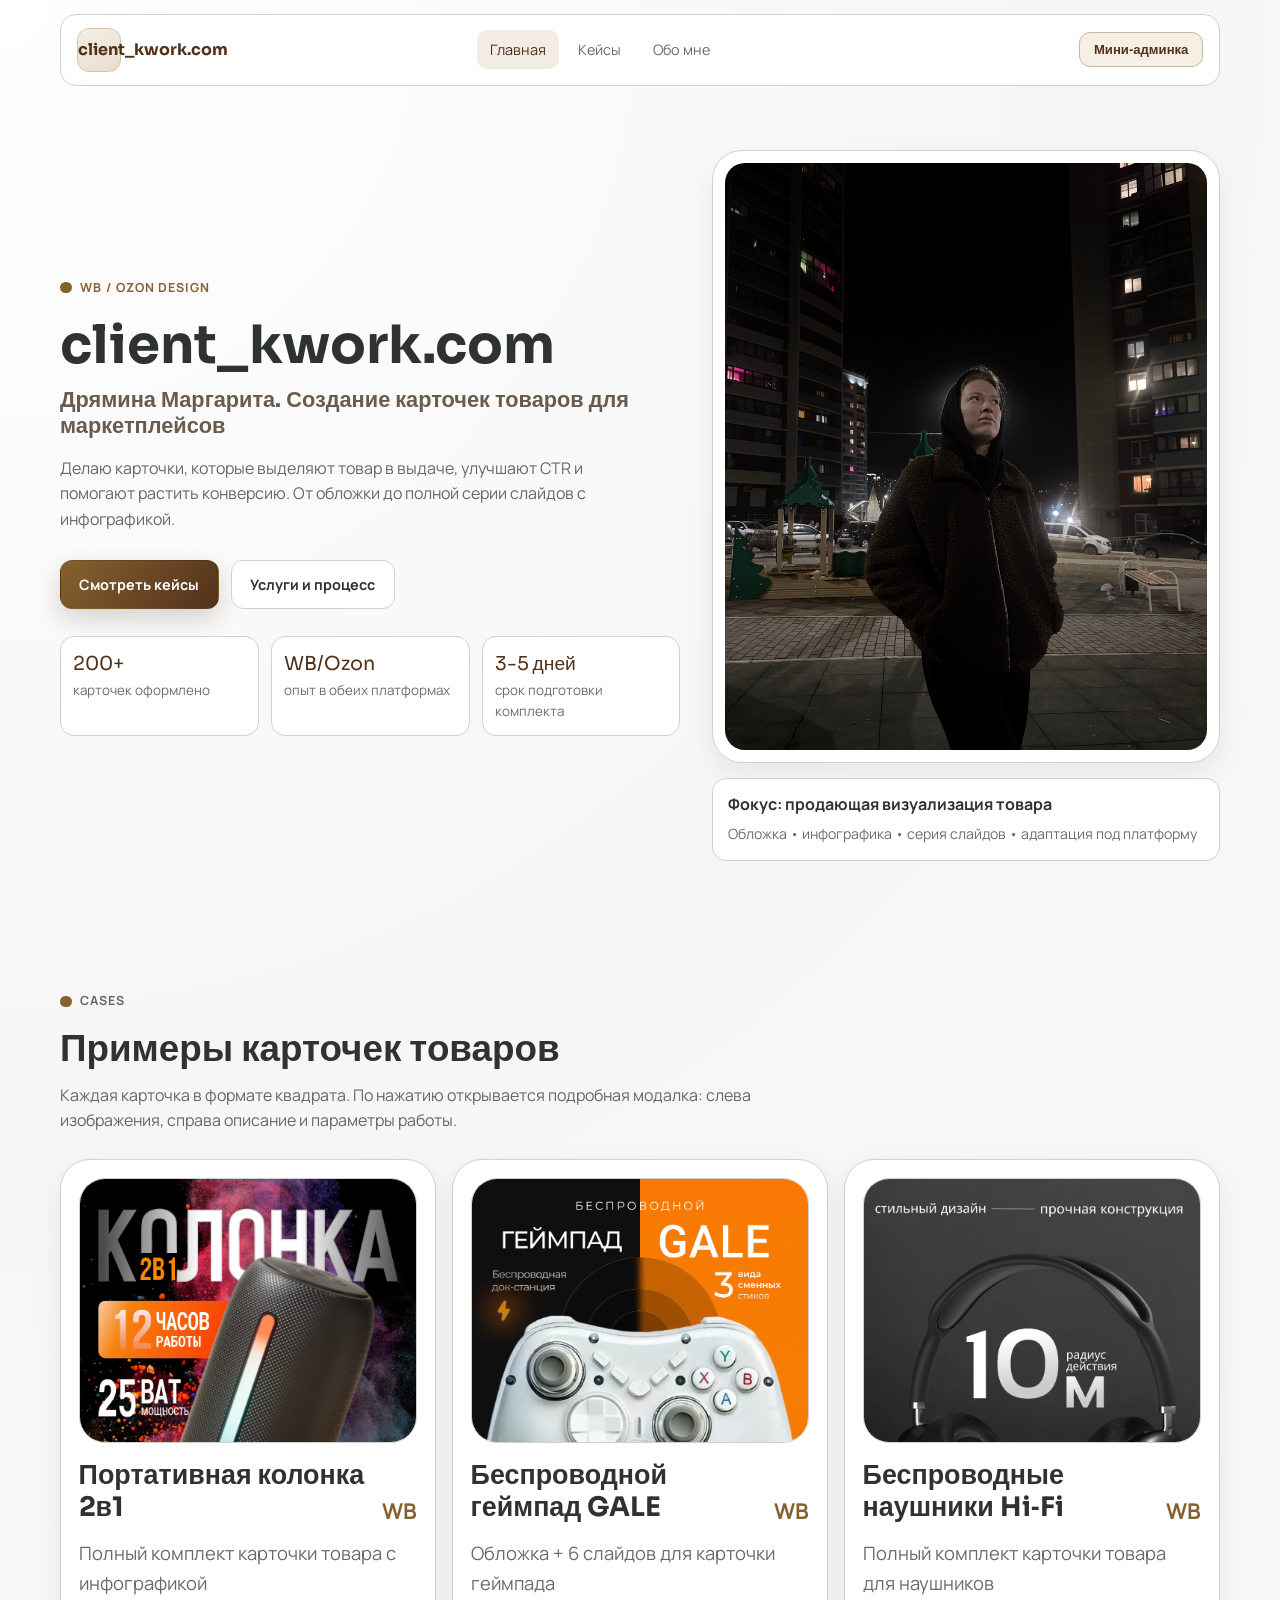
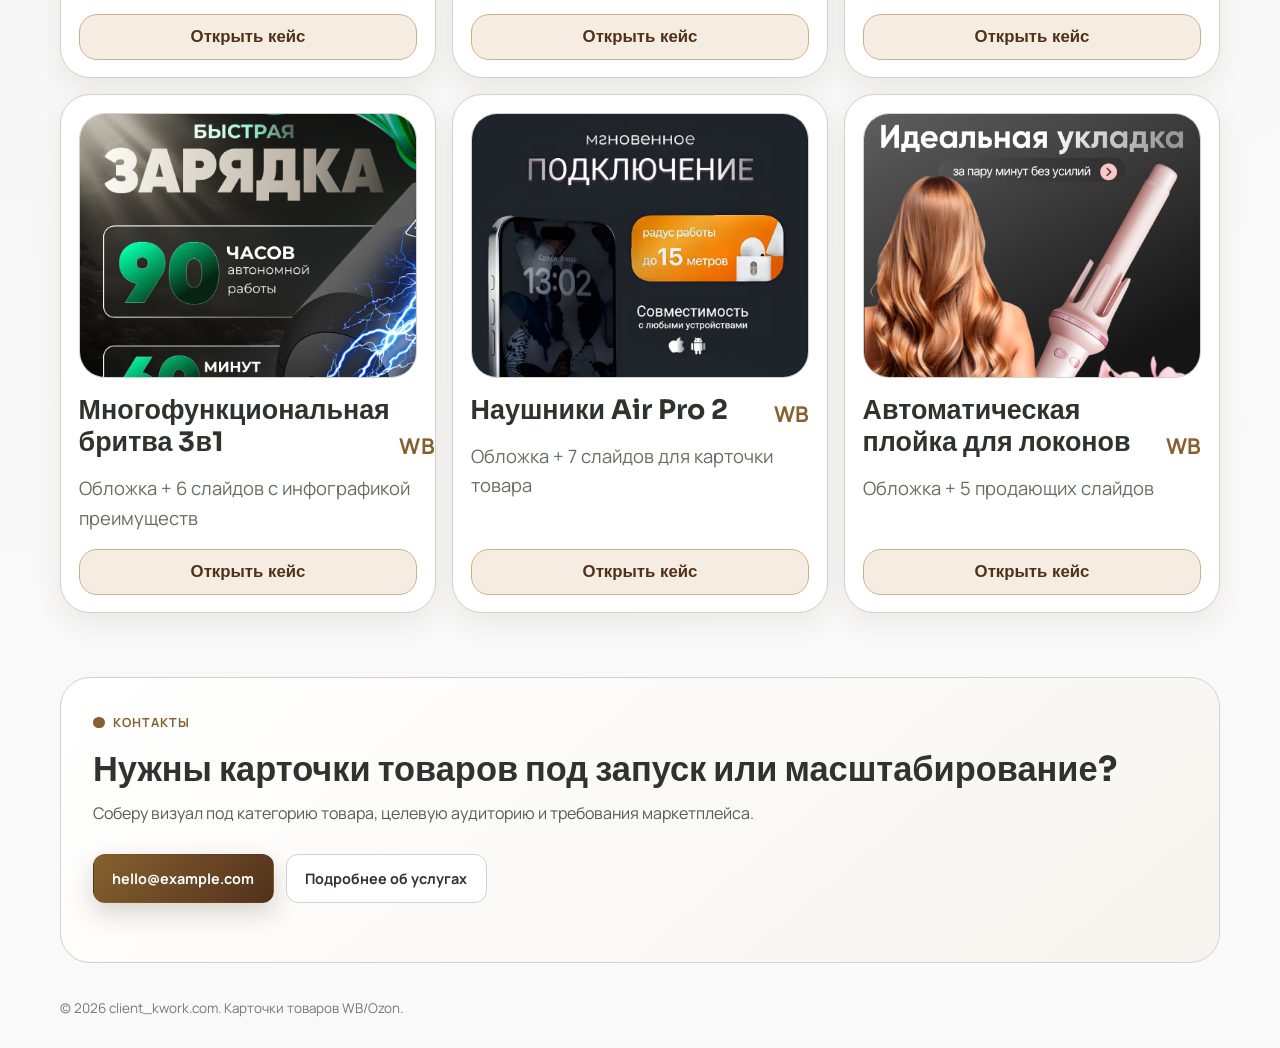
==== index.html @ 71e6556f "Rename site branding to client_kwork.com" ====
<!doctype html>
<html lang="ru">
  <head>
    <meta charset="UTF-8" />
    <meta name="viewport" content="width=device-width, initial-scale=1.0" />
    <meta
      name="description"
      content="client_kwork.com — создание карточек товаров для WB и Ozon: инфографика, обложки, продающие слайды."
    />
    <title>client_kwork.com | Карточки WB/Ozon</title>
    <link rel="preconnect" href="https://fonts.googleapis.com" />
    <link rel="preconnect" href="https://fonts.gstatic.com" crossorigin />
    <link
      href="https://fonts.googleapis.com/css2?family=Manrope:wght@400;500;600;700&family=Sora:wght@400;600;700;800&display=swap"
      rel="stylesheet"
    />
    <link rel="stylesheet" href="./styles.css" />
  </head>
  <body class="page-home">
    <header class="site-header">
      <a class="brand" href="./" aria-label="На главную">client_kwork.com</a>
      <button class="nav-toggle" type="button" aria-label="Открыть меню" aria-expanded="false">
        <span></span>
        <span></span>
      </button>
      <nav class="nav-links">
        <a href="./" data-nav="home">Главная</a>
        <a href="#projects" data-nav="projects">Кейсы</a>
        <a href="./about.html" data-nav="about">Обо мне</a>
      </nav>
      <button class="admin-open" type="button" id="admin-open">Мини-админка</button>
    </header>

    <main>
      <section class="hero section">
        <div class="hero-copy reveal">
          <p class="eyebrow">WB / OZON DESIGN</p>
          <h1>client_kwork.com</h1>
          <h2>Дрямина Маргарита. Создание карточек товаров для маркетплейсов</h2>
          <p class="hero-description">
            Делаю карточки, которые выделяют товар в выдаче, улучшают CTR и помогают растить
            конверсию. От обложки до полной серии слайдов с инфографикой.
          </p>
          <div class="hero-actions">
            <a class="btn btn-primary" href="#projects">Смотреть кейсы</a>
            <a class="btn btn-ghost" href="./about.html">Услуги и процесс</a>
          </div>
          <ul class="hero-stats">
            <li>
              <span>200+</span>
              <p>карточек оформлено</p>
            </li>
            <li>
              <span>WB/Ozon</span>
              <p>опыт в обеих платформах</p>
            </li>
            <li>
              <span>3-5 дней</span>
              <p>срок подготовки комплекта</p>
            </li>
          </ul>
        </div>

        <div class="hero-media reveal">
          <div class="hero-photo-wrap">
            <img src="./assets/banner.png" alt="Дрямина Маргарита" />
          </div>
          <div class="hero-note">
            <strong>Фокус: продающая визуализация товара</strong>
            <span>Обложка • инфографика • серия слайдов • адаптация под платформу</span>
          </div>
        </div>
      </section>

      <section id="projects" class="section projects-section">
        <div class="section-head reveal">
          <p class="eyebrow">Cases</p>
          <h2>Примеры карточек товаров</h2>
          <p>
            Каждая карточка в формате квадрата. По нажатию открывается подробная модалка: слева
            изображения, справа описание и параметры работы.
          </p>
        </div>

        <div class="projects-grid" id="projects-grid"></div>
      </section>

      <section class="section cta reveal">
        <p class="eyebrow">Контакты</p>
        <h2>Нужны карточки товаров под запуск или масштабирование?</h2>
        <p>Соберу визуал под категорию товара, целевую аудиторию и требования маркетплейса.</p>
        <div class="hero-actions">
          <a class="btn btn-primary" href="mailto:hello@example.com">hello@example.com</a>
          <a class="btn btn-ghost" href="./about.html">Подробнее об услугах</a>
        </div>
      </section>
    </main>

    <footer class="site-footer">
      <p>© 2026 client_kwork.com. Карточки товаров WB/Ozon.</p>
    </footer>

    <div class="modal" id="project-modal" aria-hidden="true">
      <div class="modal-overlay" data-modal-close></div>
      <div class="modal-panel" role="dialog" aria-modal="true" aria-labelledby="modal-title">
        <button class="modal-close" type="button" data-modal-close aria-label="Закрыть">✕</button>

        <div class="modal-layout">
          <div class="modal-media">
            <div class="modal-thumbs" id="modal-thumbs"></div>
            <div class="modal-main-image-wrap">
              <img id="modal-main-image" src="" alt="Изображение проекта" />
            </div>
          </div>

          <div class="modal-info">
            <p class="modal-tag" id="modal-tag"></p>
            <h3 id="modal-title"></h3>
            <p class="modal-description" id="modal-description"></p>
            <div class="modal-meta" id="modal-meta"></div>
          </div>
        </div>
      </div>
    </div>

    <div class="admin-drawer" id="admin-drawer" aria-hidden="true">
      <div class="admin-overlay" data-admin-close></div>
      <aside class="admin-panel" role="dialog" aria-modal="true" aria-labelledby="admin-title">
        <button class="admin-close" type="button" data-admin-close aria-label="Закрыть">✕</button>
        <h3 id="admin-title">Мини-админка проектов</h3>
        <p class="admin-hint">Данные сохраняются локально в браузере (`localStorage`).</p>

        <div class="admin-row">
          <label for="admin-project-select">Проект</label>
          <select id="admin-project-select"></select>
        </div>

        <div class="admin-actions-top">
          <button type="button" class="btn btn-ghost" id="admin-add-project">Новый проект</button>
          <button type="button" class="btn btn-ghost" id="admin-delete-project">Удалить проект</button>
        </div>

        <div class="admin-grid">
          <label>Название <input id="admin-title-input" type="text" /></label>
          <label>Платформа <input id="admin-platform-input" type="text" placeholder="WB / OZON" /></label>
          <label>Короткий подзаголовок <input id="admin-short-input" type="text" /></label>
          <label>Тип инфографики
            <select id="admin-chart-input">
              <option value="ring">Ring</option>
              <option value="bars">Bars</option>
              <option value="donut">Donut</option>
              <option value="line">Line</option>
              <option value="grid">Grid</option>
              <option value="wave">Wave</option>
            </select>
          </label>
        </div>

        <label class="admin-block">Описание
          <textarea id="admin-description-input" rows="4"></textarea>
        </label>

        <div class="admin-grid metric-edit">
          <label>Метрика 1 (название) <input id="admin-metric1-label" type="text" /></label>
          <label>Метрика 1 (значение) <input id="admin-metric1-value" type="text" /></label>
          <label>Метрика 2 (название) <input id="admin-metric2-label" type="text" /></label>
          <label>Метрика 2 (значение) <input id="admin-metric2-value" type="text" /></label>
        </div>

        <label class="admin-block">Параметры (каждая строка: Заголовок|Значение)
          <textarea id="admin-meta-input" rows="4"></textarea>
        </label>

        <div class="admin-images-controls">
          <label>Добавить картинку по URL
            <div class="admin-inline">
              <input id="admin-image-url" type="url" placeholder="https://..." />
              <button type="button" class="btn btn-ghost" id="admin-add-url">Добавить</button>
            </div>
          </label>

          <label>Загрузить изображения
            <input id="admin-image-files" type="file" accept="image/*" multiple />
          </label>
        </div>

        <div class="admin-images-list" id="admin-images-list"></div>

        <div class="admin-footer-actions">
          <button type="button" class="btn btn-primary" id="admin-save">Сохранить</button>
          <button type="button" class="btn btn-ghost" id="admin-reset">Сбросить к дефолту</button>
        </div>
      </aside>
    </div>

    <script src="./script.js"></script>
  </body>
</html>
---- styles.css ----
:root {
  --bg: #fafafa;
  --surface: #ffffff;
  --surface-soft: #f4f4f3;
  --muted: #d0d2cf;
  --text: #575c55;
  --text-strong: #2f332f;
  --accent: #86612f;
  --accent-dark: #52311b;
  --radius-xl: 30px;
  --radius-lg: 22px;
  --radius-md: 16px;
  --shadow-soft: 0 10px 26px rgba(82, 49, 27, 0.08);
  --shadow-hover: 0 18px 38px rgba(82, 49, 27, 0.16);
  --ease: cubic-bezier(0.22, 1, 0.36, 1);
}

* {
  box-sizing: border-box;
}

html {
  scroll-behavior: smooth;
}

body {
  margin: 0;
  background: radial-gradient(circle at 0% 0%, #ffffff 0%, #f6f6f6 36%, var(--bg) 100%);
  color: var(--text);
  font-family: "Manrope", sans-serif;
  line-height: 1.6;
}

body.modal-open,
body.admin-open {
  overflow: hidden;
}

a {
  color: inherit;
  text-decoration: none;
}

img {
  display: block;
  max-width: 100%;
}

main,
.site-header,
.site-footer {
  width: min(1160px, calc(100% - 2.8rem));
  margin: 0 auto;
}

.section {
  padding: 4rem 0;
}

h1,
h2,
h3,
h4 {
  margin: 0;
  line-height: 1.2;
  font-family: "Sora", sans-serif;
  color: var(--text-strong);
}

p {
  margin: 0;
}

.eyebrow {
  margin-bottom: 1rem;
  display: inline-flex;
  align-items: center;
  gap: 0.5rem;
  text-transform: uppercase;
  letter-spacing: 0.08em;
  font-weight: 700;
  font-size: 0.78rem;
  color: var(--accent);
}

.eyebrow::before {
  content: "";
  width: 0.72rem;
  height: 0.72rem;
  border-radius: 999px;
  background: var(--accent);
}

.site-header {
  position: sticky;
  top: 0.7rem;
  margin-top: 0.85rem;
  padding: 0.82rem 1rem;
  border-radius: 16px;
  border: 1px solid var(--muted);
  background: rgba(255, 255, 255, 0.92);
  backdrop-filter: blur(8px);
  display: flex;
  align-items: center;
  justify-content: space-between;
  gap: 1rem;
  z-index: 30;
}

.brand {
  width: 44px;
  height: 44px;
  border-radius: 12px;
  background: linear-gradient(160deg, #f4eee6, #e9ddcf);
  border: 1px solid #d8c4ab;
  display: grid;
  place-items: center;
  font-family: "Sora", sans-serif;
  font-weight: 700;
  color: var(--accent-dark);
}

.nav-links {
  display: flex;
  align-items: center;
  gap: 0.4rem;
}

.nav-links a {
  padding: 0.5rem 0.8rem;
  border-radius: 10px;
  font-size: 0.9rem;
  color: #676d66;
  transition: color 0.2s ease, background-color 0.2s ease;
}

.nav-links a:hover,
.nav-links a.is-active {
  color: var(--accent-dark);
  background: #f2ece5;
}

.nav-toggle {
  display: none;
  width: 44px;
  height: 44px;
  border-radius: 10px;
  border: 1px solid var(--muted);
  background: #fff;
  position: relative;
  cursor: pointer;
}

.nav-toggle span {
  position: absolute;
  left: 11px;
  width: 20px;
  height: 2px;
  border-radius: 99px;
  background: #615c55;
  transition: transform 0.2s var(--ease);
}

.nav-toggle span:first-child {
  top: 17px;
}

.nav-toggle span:last-child {
  top: 25px;
}

.site-header[data-open="true"] .nav-toggle span:first-child {
  transform: translateY(4px) rotate(45deg);
}

.site-header[data-open="true"] .nav-toggle span:last-child {
  transform: translateY(-4px) rotate(-45deg);
}

.admin-open {
  border: 1px solid #c9b79f;
  background: #f6efe6;
  color: var(--accent-dark);
  border-radius: 11px;
  padding: 0.58rem 0.85rem;
  font-weight: 700;
  font-size: 0.82rem;
  cursor: pointer;
}

.hero,
.about-hero {
  display: grid;
  grid-template-columns: 1.1fr 0.9fr;
  gap: 2rem;
  align-items: center;
  min-height: calc(100vh - 8rem);
}

.hero-copy h1,
.about-copy h1 {
  font-size: clamp(2rem, 5vw, 3.3rem);
}

.hero-copy h2,
.about-copy h2 {
  margin-top: 0.65rem;
  font-size: clamp(1.05rem, 2.3vw, 1.36rem);
  color: #6a5c4d;
}

.hero-description,
.about-copy p {
  margin-top: 1rem;
  max-width: 58ch;
  color: #626a62;
}

.hero-actions {
  margin: 1.7rem 0;
  display: flex;
  align-items: center;
  flex-wrap: wrap;
  gap: 0.75rem;
}

.btn {
  border-radius: 12px;
  border: 1px solid transparent;
  padding: 0.75rem 1.15rem;
  font-size: 0.9rem;
  font-weight: 700;
  cursor: pointer;
  transition: transform 0.2s var(--ease), box-shadow 0.2s var(--ease);
}

.btn:hover {
  transform: translateY(-2px);
}

.btn-primary {
  color: #fff;
  background: linear-gradient(130deg, var(--accent), var(--accent-dark));
  box-shadow: 0 10px 24px rgba(82, 49, 27, 0.2);
}

.btn-ghost {
  background: #fff;
  border-color: var(--muted);
  color: var(--text-strong);
}

.hero-stats {
  margin: 0;
  padding: 0;
  list-style: none;
  display: grid;
  grid-template-columns: repeat(3, minmax(0, 1fr));
  gap: 0.75rem;
}

.hero-stats li {
  border: 1px solid var(--muted);
  border-radius: 14px;
  padding: 0.75rem;
  background: #fff;
}

.hero-stats span {
  display: block;
  font-family: "Sora", sans-serif;
  font-size: 1.2rem;
  color: var(--accent-dark);
}

.hero-stats p {
  font-size: 0.84rem;
  color: #687069;
}

.hero-photo-wrap {
  background: #fff;
  border: 1px solid var(--muted);
  border-radius: var(--radius-xl);
  padding: 0.75rem;
  box-shadow: var(--shadow-soft);
}

.hero-photo-wrap img {
  width: 100%;
  aspect-ratio: 0.82;
  object-fit: cover;
  object-position: center 28%;
  border-radius: calc(var(--radius-xl) - 10px);
  background: #f1efec;
}

.hero-note {
  margin-top: 0.9rem;
  border: 1px solid var(--muted);
  background: #fff;
  border-radius: 14px;
  padding: 0.85rem 0.92rem;
}

.hero-note strong {
  display: block;
  color: var(--text-strong);
  margin-bottom: 0.2rem;
}

.hero-note span {
  font-size: 0.88rem;
  color: #6b6f67;
}

.section-head {
  max-width: 72ch;
  margin-bottom: 1.6rem;
}

.section-head h2 {
  font-size: clamp(1.55rem, 3.8vw, 2.3rem);
  margin-bottom: 0.7rem;
}

.section-head p {
  color: #626962;
}

.projects-grid {
  display: grid;
  grid-template-columns: repeat(auto-fit, minmax(320px, 1fr));
  gap: 1rem;
}

.project-card {
  border: 1px solid var(--muted);
  border-radius: 30px;
  background: #fff;
  padding: 1.1rem;
  display: flex;
  flex-direction: column;
  gap: 1rem;
  cursor: pointer;
  box-shadow: var(--shadow-soft);
  transition: transform 0.25s var(--ease), box-shadow 0.25s var(--ease), border-color 0.25s var(--ease);
}

.project-card:hover,
.project-card:focus-visible {
  transform: translateY(-6px);
  box-shadow: var(--shadow-hover);
  border-color: #baa384;
  outline: none;
}

.project-card header {
  display: flex;
  justify-content: space-between;
  align-items: flex-end;
  gap: 0.6rem;
}

.project-card h3 {
  font-size: clamp(1.45rem, 2.1vw, 2rem);
  color: var(--text-strong);
}

.project-platform {
  font-size: clamp(1.2rem, 1.7vw, 1.7rem);
  letter-spacing: 0.02em;
  color: var(--accent);
  font-weight: 700;
  line-height: 1;
}

.project-short {
  font-size: clamp(1rem, 1.5vw, 1.15rem);
  color: #666d66;
  min-height: 2.2em;
}

.project-cover {
  border: 1px solid var(--muted);
  border-radius: 26px;
  background: #fff;
  overflow: hidden;
  aspect-ratio: 1.28 / 1;
}

.project-cover img {
  width: 100%;
  height: 100%;
  object-fit: cover;
  object-position: center top;
}

.card-open {
  margin-top: auto;
  border: 1px solid #cfb08b;
  background: #f6ede2;
  color: var(--accent-dark);
  border-radius: 18px;
  padding: 0.74rem 0.9rem;
  font-weight: 700;
  font-size: 1.05rem;
  cursor: pointer;
  width: 100%;
}

.card-open:hover {
  background: #f1e4d5;
}

.cta {
  border: 1px solid var(--muted);
  border-radius: var(--radius-xl);
  background: linear-gradient(140deg, #fff, #f7f4ef);
  padding: 2rem;
  margin-bottom: 1.4rem;
}

.cta h2 {
  margin-bottom: 0.7rem;
  font-size: clamp(1.45rem, 3.7vw, 2.15rem);
}

.site-footer {
  padding: 0.8rem 0 1.8rem;
  color: #747a72;
  font-size: 0.84rem;
}

.timeline,
.skills-grid {
  display: grid;
  gap: 0.9rem;
}

.timeline article,
.skills-grid article {
  border: 1px solid var(--muted);
  border-radius: 16px;
  background: #fff;
  padding: 1rem;
}

.timeline span {
  display: inline-block;
  margin-bottom: 0.35rem;
  font-size: 0.8rem;
  letter-spacing: 0.06em;
  text-transform: uppercase;
  color: var(--accent);
  font-weight: 700;
}

.timeline h3 {
  margin-bottom: 0.3rem;
  font-size: 1rem;
}

.skills-grid {
  grid-template-columns: repeat(3, minmax(0, 1fr));
}

.skills-grid h3 {
  margin-bottom: 0.6rem;
  color: var(--text-strong);
}

.skills-grid ul {
  margin: 0;
  padding-left: 1rem;
  color: #646b65;
  display: grid;
  gap: 0.4rem;
}

.modal {
  position: fixed;
  inset: 0;
  display: grid;
  place-items: center;
  opacity: 0;
  pointer-events: none;
  transition: opacity 0.2s ease;
  z-index: 50;
}

.modal.is-open {
  opacity: 1;
  pointer-events: auto;
}

.modal-overlay {
  position: absolute;
  inset: 0;
  background: rgba(38, 33, 29, 0.34);
  backdrop-filter: blur(3px);
}

.modal-panel {
  position: relative;
  width: min(1030px, calc(100% - 1.6rem));
  max-height: min(88vh, 780px);
  overflow: auto;
  border-radius: 24px;
  border: 1px solid #ccb79b;
  background: #fff;
  box-shadow: 0 28px 52px rgba(82, 49, 27, 0.24);
  padding: 1.2rem;
}

.modal-close,
.admin-close {
  position: sticky;
  top: 0;
  float: right;
  width: 34px;
  height: 34px;
  border-radius: 10px;
  background: #fff;
  color: var(--text-strong);
  cursor: pointer;
  z-index: 2;
}

.modal-layout {
  display: grid;
  grid-template-columns: 1.15fr 0.85fr;
  gap: 1rem;
  margin-top: 0.55rem;
}

.modal-media {
  border: 1px solid var(--muted);
  border-radius: 18px;
  background: var(--surface-soft);
  padding: 0.75rem;
  display: grid;
  grid-template-columns: 96px 1fr;
  gap: 0.65rem;
  min-height: 420px;
}

.modal-thumbs {
  display: grid;
  grid-auto-flow: row;
  grid-auto-rows: 86px;
  grid-template-columns: 1fr;
  gap: 0.52rem;
  align-content: start;
  overflow-y: auto;
  overflow-x: hidden;
  padding-right: 0.1rem;
}

.modal-thumb {
  border: 1px solid #c8c9c7;
  border-radius: 10px;
  background: #fff;
  overflow: hidden;
  cursor: pointer;
  padding: 0;
  height: 86px;
}

.modal-thumb img {
  width: 100%;
  height: 100%;
  object-fit: cover;
}

.modal-thumb.is-active {
  border-color: var(--accent);
  box-shadow: 0 0 0 2px rgba(134, 97, 47, 0.2);
}

.modal-main-image-wrap {
  border: 1px solid #c9ccc9;
  border-radius: 14px;
  background: #fff;
  overflow: hidden;
  display: grid;
  place-items: center;
  min-height: 560px;
}

.modal-main-image-wrap img {
  width: 100%;
  height: 100%;
  object-fit: contain;
  background: #fff;
}

.modal-info {
  border: 1px solid var(--muted);
  border-radius: 18px;
  background: #fff;
  padding: 1rem;
  display: flex;
  flex-direction: column;
  gap: 0.8rem;
}

.modal-tag {
  margin: 0;
  font-size: 0.74rem;
  font-weight: 700;
  letter-spacing: 0.08em;
  text-transform: uppercase;
  color: var(--accent);
}

.modal-info h3 {
  font-size: clamp(1.35rem, 2.5vw, 1.9rem);
}

.modal-description {
  color: #636b63;
}

.modal-meta {
  display: grid;
  gap: 0.56rem;
}

.modal-meta article {
  border: 1px solid var(--muted);
  border-radius: 12px;
  background: var(--surface-soft);
  padding: 0.64rem;
}

.modal-meta h4 {
  margin-bottom: 0.2rem;
  font-size: 0.75rem;
  letter-spacing: 0.06em;
  text-transform: uppercase;
  color: var(--accent);
}

.modal-meta p {
  font-size: 0.86rem;
  color: #575d56;
}

.admin-drawer {
  position: fixed;
  inset: 0;
  opacity: 0;
  pointer-events: none;
  transition: opacity 0.2s ease;
  z-index: 60;
}

.admin-drawer.is-open {
  opacity: 1;
  pointer-events: auto;
}

.admin-overlay {
  position: absolute;
  inset: 0;
  background: rgba(30, 26, 21, 0.28);
}

.admin-panel {
  position: absolute;
  top: 0;
  right: 0;
  width: min(560px, 100%);
  height: 100%;
  overflow: auto;
  background: #fff;
  border-left: 1px solid #ccb89d;
  box-shadow: -16px 0 34px rgba(82, 49, 27, 0.18);
  padding: 1rem;
}

.admin-panel h3 {
  margin-top: 0.1rem;
  margin-bottom: 0.35rem;
  font-size: 1.25rem;
}

.admin-hint {
  font-size: 0.83rem;
  color: #6b7169;
  margin-bottom: 1rem;
}

.admin-row,
.admin-grid label,
.admin-block,
.admin-images-controls label {
  display: grid;
  gap: 0.35rem;
  font-size: 0.84rem;
  font-weight: 600;
  color: #555c55;
}

.admin-row {
  margin-bottom: 0.9rem;
}

.admin-grid {
  display: grid;
  grid-template-columns: repeat(2, minmax(0, 1fr));
  gap: 0.7rem;
  margin-bottom: 0.8rem;
}

.metric-edit {
  margin-top: 0.8rem;
}

.admin-actions-top {
  display: flex;
  gap: 0.6rem;
  margin-bottom: 0.9rem;
}

.admin-panel input,
.admin-panel textarea,
.admin-panel select {
  width: 100%;
  border: 1px solid var(--muted);
  border-radius: 10px;
  padding: 0.56rem 0.65rem;
  font: inherit;
  color: #3f463f;
  background: #fff;
}

.admin-inline {
  display: grid;
  grid-template-columns: 1fr auto;
  gap: 0.5rem;
}

.admin-images-controls {
  margin-top: 0.8rem;
  display: grid;
  gap: 0.8rem;
}

.admin-images-list {
  margin-top: 0.8rem;
  display: grid;
  gap: 0.55rem;
}

.admin-image-item {
  display: grid;
  grid-template-columns: 62px 1fr auto;
  align-items: center;
  gap: 0.6rem;
  border: 1px solid var(--muted);
  border-radius: 12px;
  background: var(--surface-soft);
  padding: 0.45rem;
}

.admin-image-item img {
  width: 62px;
  height: 62px;
  object-fit: cover;
  border-radius: 8px;
  border: 1px solid #c9cbc8;
  background: #fff;
}

.admin-image-item code {
  font-size: 0.72rem;
  color: #5e655d;
  word-break: break-all;
}

.admin-remove-image {
  border: 1px solid #caa37b;
  border-radius: 9px;
  background: #f8efe4;
  color: var(--accent-dark);
  padding: 0.35rem 0.6rem;
  font-size: 0.75rem;
  font-weight: 700;
  cursor: pointer;
}

.admin-footer-actions {
  margin-top: 1rem;
  display: flex;
  gap: 0.6rem;
  padding-bottom: 0.9rem;
}

.reveal {
  opacity: 0;
  transform: translateY(22px);
  transition: opacity 0.68s var(--ease), transform 0.68s var(--ease);
}

.reveal.is-visible {
  opacity: 1;
  transform: translateY(0);
}

@media (max-width: 1080px) {
  .hero,
  .about-hero {
    grid-template-columns: 1fr;
    min-height: unset;
  }

  .projects-grid {
    grid-template-columns: repeat(2, minmax(0, 1fr));
  }

  .modal-layout {
    grid-template-columns: 1fr;
  }
}

@media (max-width: 860px) {
  main,
  .site-header,
  .site-footer {
    width: min(1160px, calc(100% - 1.4rem));
  }

  .nav-toggle {
    display: block;
  }

  .nav-links {
    position: absolute;
    top: calc(100% + 0.58rem);
    right: 0;
    width: min(250px, 92vw);
    border: 1px solid var(--muted);
    border-radius: 12px;
    background: rgba(255, 255, 255, 0.98);
    padding: 0.4rem;
    flex-direction: column;
    align-items: stretch;
    opacity: 0;
    transform: translateY(-8px);
    pointer-events: none;
    transition: opacity 0.2s ease, transform 0.2s ease;
  }

  .site-header[data-open="true"] .nav-links {
    opacity: 1;
    transform: translateY(0);
    pointer-events: auto;
  }

  .hero-stats,
  .skills-grid,
  .admin-grid,
  .projects-grid {
    grid-template-columns: 1fr;
  }

  .project-card {
    aspect-ratio: auto;
  }

  .modal-thumbs {
    grid-auto-columns: 72px;
    gap: 0.42rem;
  }

  .modal-thumb {
    height: 72px;
  }

  .modal-main-image-wrap {
    min-height: 280px;
  }

  .admin-open {
    display: none;
  }

  .section {
    padding: 3.25rem 0;
  }
}

@media (max-width: 520px) {
  .hero-copy h1,
  .about-copy h1 {
    font-size: clamp(1.8rem, 9vw, 2.25rem);
  }

  .cta {
    padding: 1.25rem;
  }

  .admin-inline {
    grid-template-columns: 1fr;
  }

  .admin-footer-actions {
    flex-direction: column;
  }
}

@media (prefers-reduced-motion: reduce) {
  *,
  *::before,
  *::after {
    animation: none !important;
    transition: none !important;
    scroll-behavior: auto !important;
  }

  .reveal {
    opacity: 1;
    transform: none;
  }
}
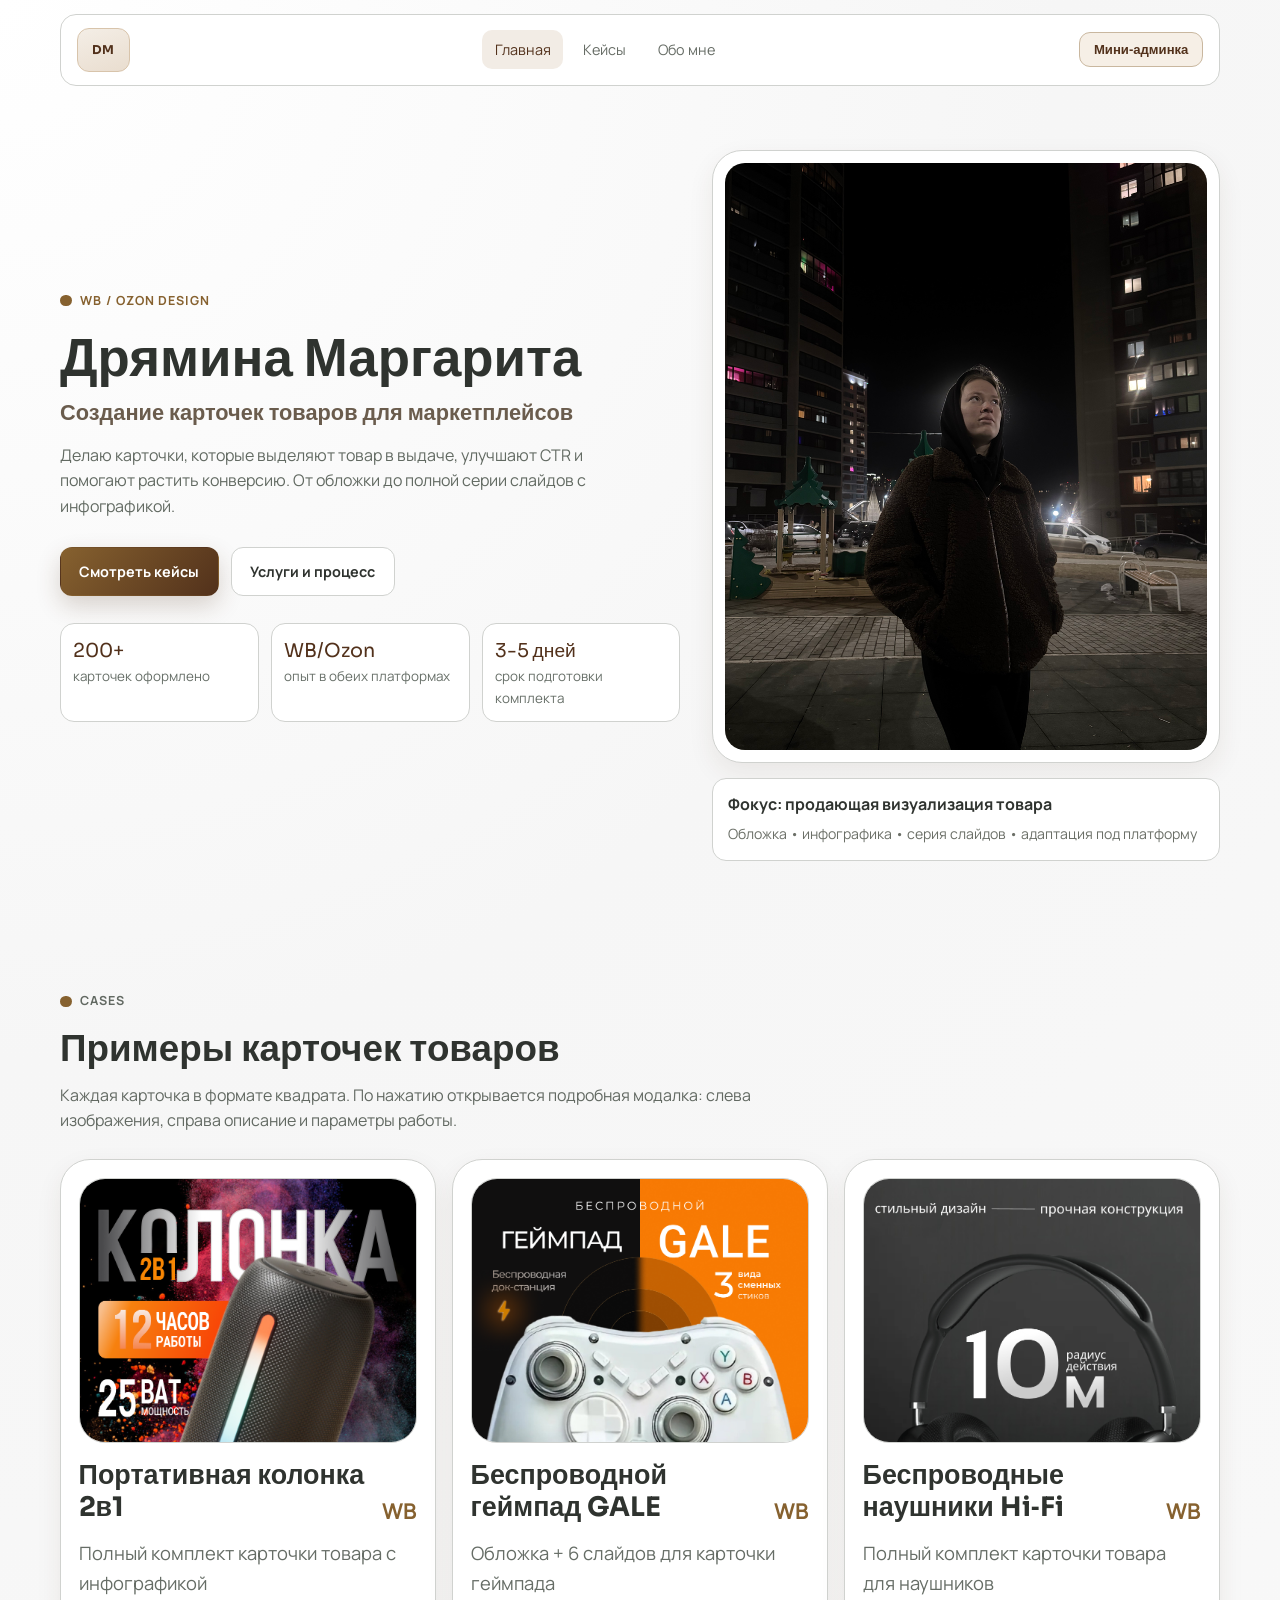
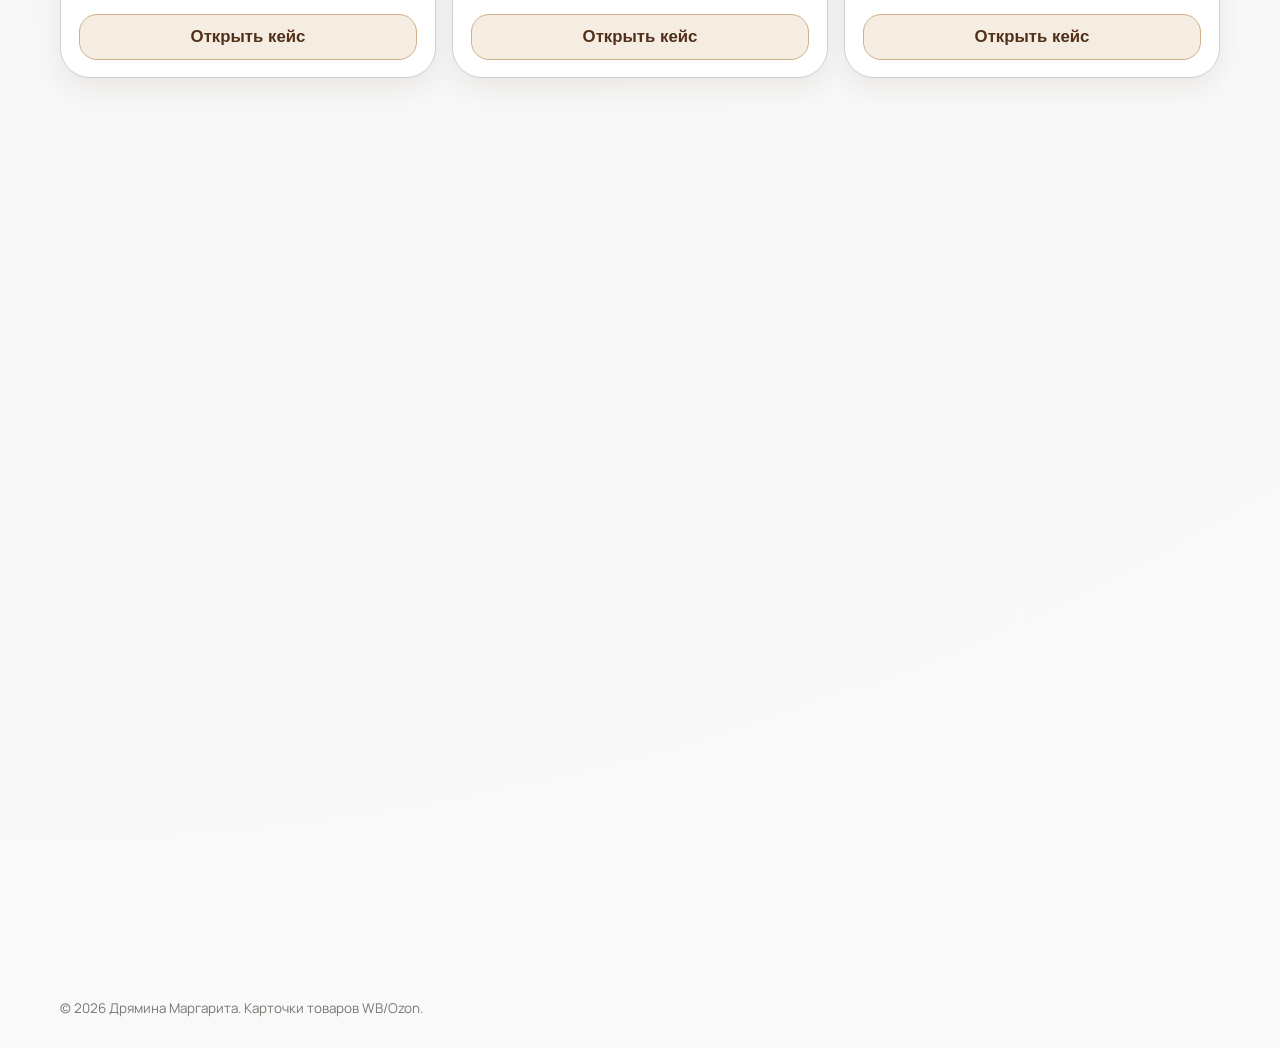
==== commit 998e2c70: "Restore original branding and landing copy" ====
--- a/index.html
+++ b/index.html
@@ -5,9 +5,9 @@
     <meta name="viewport" content="width=device-width, initial-scale=1.0" />
     <meta
       name="description"
-      content="client_kwork.com — создание карточек товаров для WB и Ozon: инфографика, обложки, продающие слайды."
+      content="Дрямина Маргарита — создание карточек товаров для WB и Ozon: инфографика, обложки, продающие слайды."
     />
-    <title>client_kwork.com | Карточки WB/Ozon</title>
+    <title>Дрямина Маргарита | Карточки WB/Ozon</title>
     <link rel="preconnect" href="https://fonts.googleapis.com" />
     <link rel="preconnect" href="https://fonts.gstatic.com" crossorigin />
     <link
@@ -18,7 +18,7 @@
   </head>
   <body class="page-home">
     <header class="site-header">
-      <a class="brand" href="./" aria-label="На главную">client_kwork.com</a>
+      <a class="brand" href="./" aria-label="На главную">DM</a>
       <button class="nav-toggle" type="button" aria-label="Открыть меню" aria-expanded="false">
         <span></span>
         <span></span>
@@ -35,8 +35,8 @@
       <section class="hero section">
         <div class="hero-copy reveal">
           <p class="eyebrow">WB / OZON DESIGN</p>
-          <h1>client_kwork.com</h1>
-          <h2>Дрямина Маргарита. Создание карточек товаров для маркетплейсов</h2>
+          <h1>Дрямина Маргарита</h1>
+          <h2>Создание карточек товаров для маркетплейсов</h2>
           <p class="hero-description">
             Делаю карточки, которые выделяют товар в выдаче, улучшают CTR и помогают растить
             конверсию. От обложки до полной серии слайдов с инфографикой.
@@ -97,7 +97,7 @@
     </main>
 
     <footer class="site-footer">
-      <p>© 2026 client_kwork.com. Карточки товаров WB/Ozon.</p>
+      <p>© 2026 Дрямина Маргарита. Карточки товаров WB/Ozon.</p>
     </footer>
 
     <div class="modal" id="project-modal" aria-hidden="true">
--- a/styles.css
+++ b/styles.css
@@ -108,15 +108,19 @@
 }
 
 .brand {
-  width: 44px;
-  height: 44px;
+  min-height: 44px;
+  padding: 0 0.9rem;
   border-radius: 12px;
   background: linear-gradient(160deg, #f4eee6, #e9ddcf);
   border: 1px solid #d8c4ab;
-  display: grid;
-  place-items: center;
+  display: inline-flex;
+  align-items: center;
+  justify-content: center;
   font-family: "Sora", sans-serif;
   font-weight: 700;
+  font-size: 0.76rem;
+  line-height: 1;
+  white-space: nowrap;
   color: var(--accent-dark);
 }
 
@@ -890,6 +894,11 @@
   .section {
     padding: 3.25rem 0;
   }
+
+  .brand {
+    padding: 0 0.72rem;
+    font-size: 0.67rem;
+  }
 }
 
 @media (max-width: 520px) {
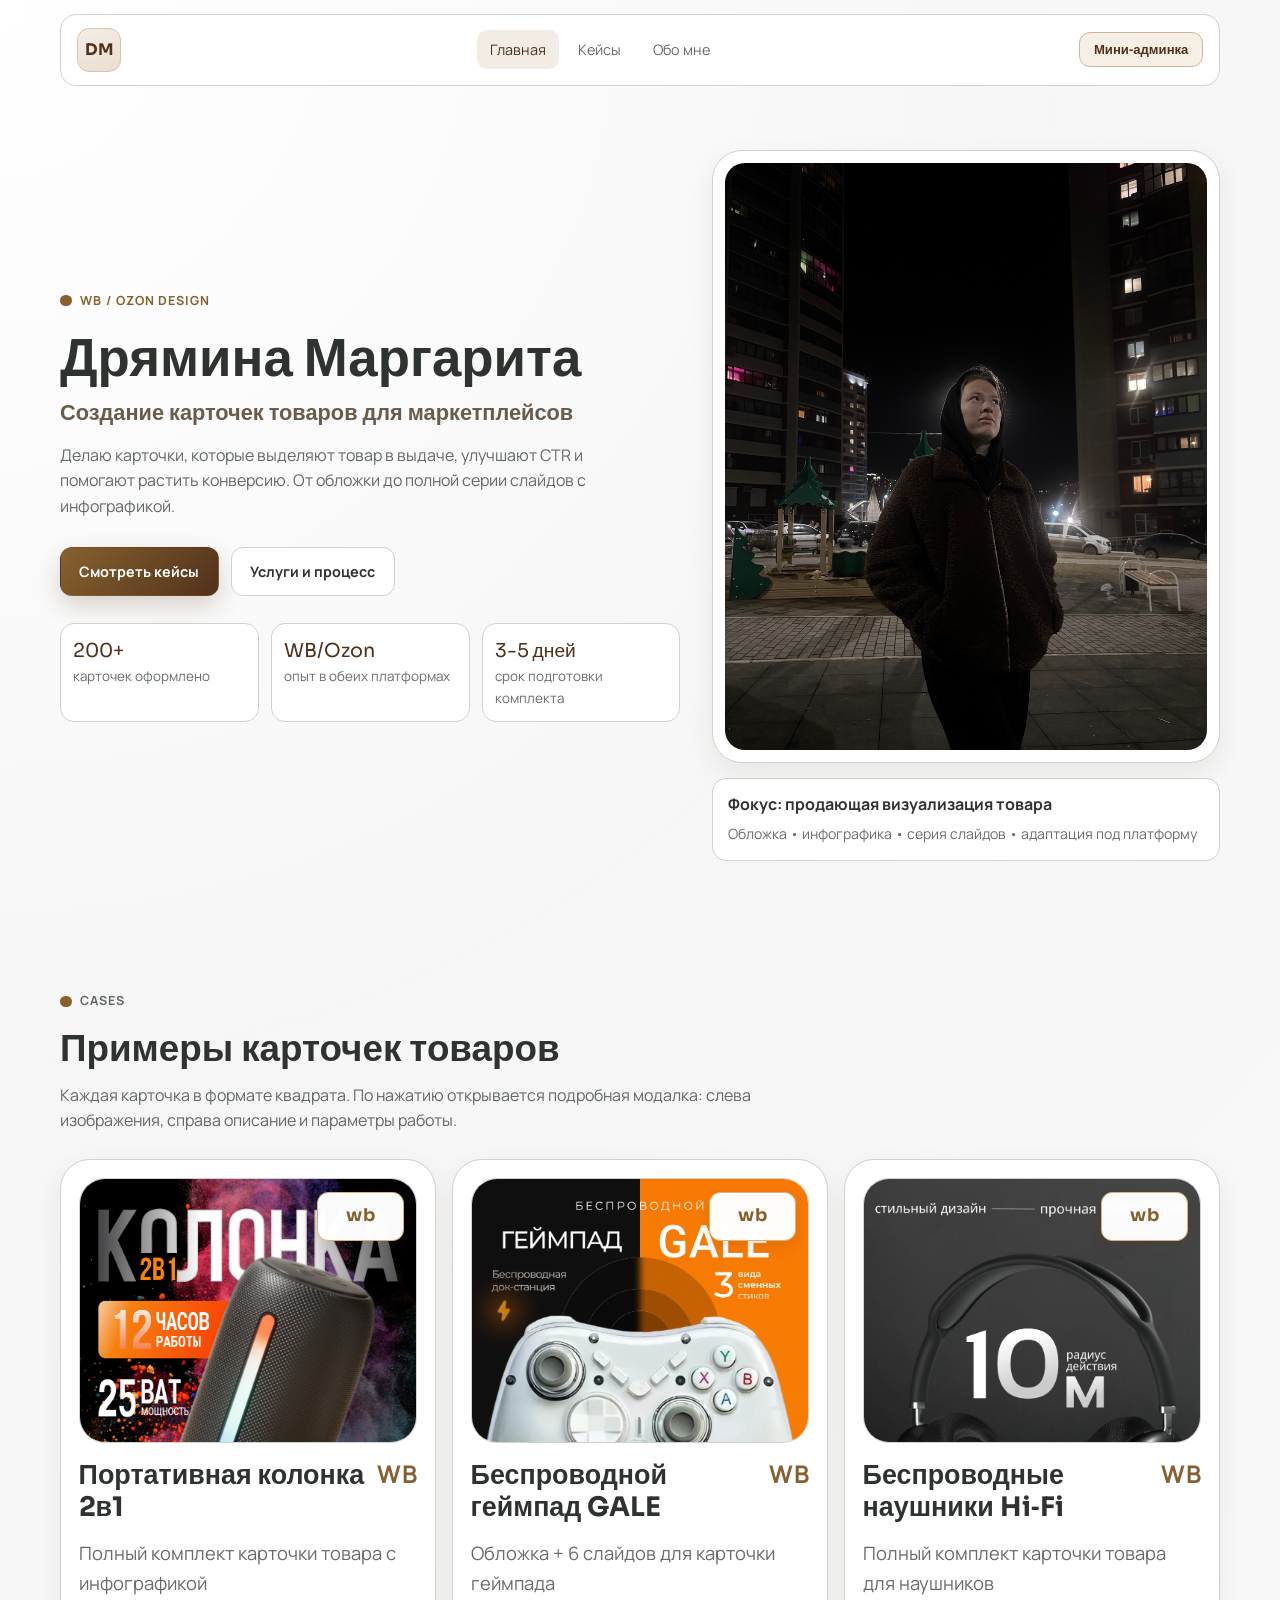
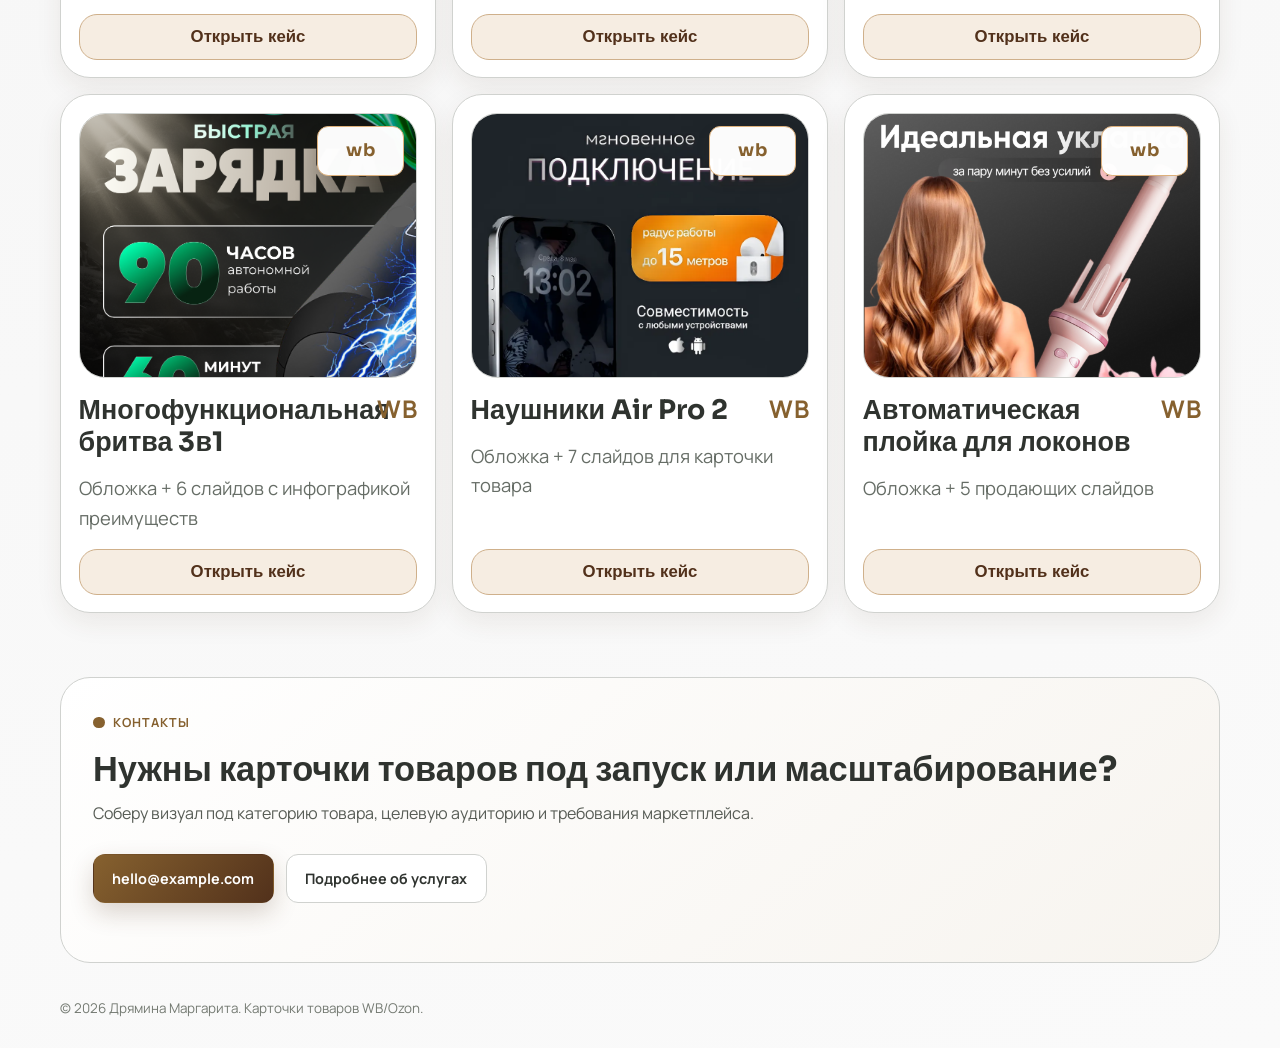
==== commit 95e19feb: "Bust CSS cache for updated badge styles" ====
--- a/index.html
+++ b/index.html
@@ -14,7 +14,7 @@
       href="https://fonts.googleapis.com/css2?family=Manrope:wght@400;500;600;700&family=Sora:wght@400;600;700;800&display=swap"
       rel="stylesheet"
     />
-    <link rel="stylesheet" href="./styles.css" />
+    <link rel="stylesheet" href="./styles.css?v=20260425-011604" />
   </head>
   <body class="page-home">
     <header class="site-header">
--- a/styles.css
+++ b/styles.css
@@ -108,19 +108,15 @@
 }
 
 .brand {
-  min-height: 44px;
-  padding: 0 0.9rem;
+  width: 44px;
+  height: 44px;
   border-radius: 12px;
   background: linear-gradient(160deg, #f4eee6, #e9ddcf);
   border: 1px solid #d8c4ab;
-  display: inline-flex;
-  align-items: center;
-  justify-content: center;
+  display: grid;
+  place-items: center;
   font-family: "Sora", sans-serif;
   font-weight: 700;
-  font-size: 0.76rem;
-  line-height: 1;
-  white-space: nowrap;
   color: var(--accent-dark);
 }
 
@@ -343,6 +339,7 @@
   border-radius: 30px;
   background: #fff;
   padding: 1.1rem;
+  position: relative;
   display: flex;
   flex-direction: column;
   gap: 1rem;
@@ -360,23 +357,26 @@
 }
 
 .project-card header {
-  display: flex;
-  justify-content: space-between;
-  align-items: flex-end;
-  gap: 0.6rem;
+  display: grid;
+  grid-template-columns: minmax(0, 1fr) auto;
+  align-items: start;
+  gap: 0.7rem;
 }
 
 .project-card h3 {
   font-size: clamp(1.45rem, 2.1vw, 2rem);
   color: var(--text-strong);
+  min-width: 0;
 }
 
 .project-platform {
-  font-size: clamp(1.2rem, 1.7vw, 1.7rem);
+  font-size: clamp(1.3rem, 1.9vw, 1.8rem);
   letter-spacing: 0.02em;
   color: var(--accent);
   font-weight: 700;
   line-height: 1;
+  white-space: nowrap;
+  margin-top: 0.18rem;
 }
 
 .project-short {
@@ -386,6 +386,7 @@
 }
 
 .project-cover {
+  position: relative;
   border: 1px solid var(--muted);
   border-radius: 26px;
   background: #fff;
@@ -398,6 +399,31 @@
   height: 100%;
   object-fit: cover;
   object-position: center top;
+}
+
+.project-cover::after {
+  content: "wb";
+  position: absolute;
+  top: 0.78rem;
+  right: 0.78rem;
+  z-index: 2;
+  min-width: clamp(3.2rem, 9vw, 4.2rem);
+  min-height: clamp(1.9rem, 4.5vw, 2.4rem);
+  padding: 0.28rem 0.55rem;
+  border: 1.5px solid #ddb07b;
+  border-radius: 0.7rem;
+  background: rgba(255, 255, 255, 0.98);
+  box-shadow: 0 6px 14px rgba(82, 49, 27, 0.12);
+  display: grid;
+  place-items: center;
+  font-family: "Sora", sans-serif;
+  font-size: clamp(0.78rem, 1.6vw, 1.1rem);
+  font-weight: 700;
+  line-height: 1;
+  letter-spacing: 0.01em;
+  color: var(--accent);
+  text-transform: lowercase;
+  pointer-events: none;
 }
 
 .card-open {
@@ -894,11 +920,6 @@
   .section {
     padding: 3.25rem 0;
   }
-
-  .brand {
-    padding: 0 0.72rem;
-    font-size: 0.67rem;
-  }
 }
 
 @media (max-width: 520px) {
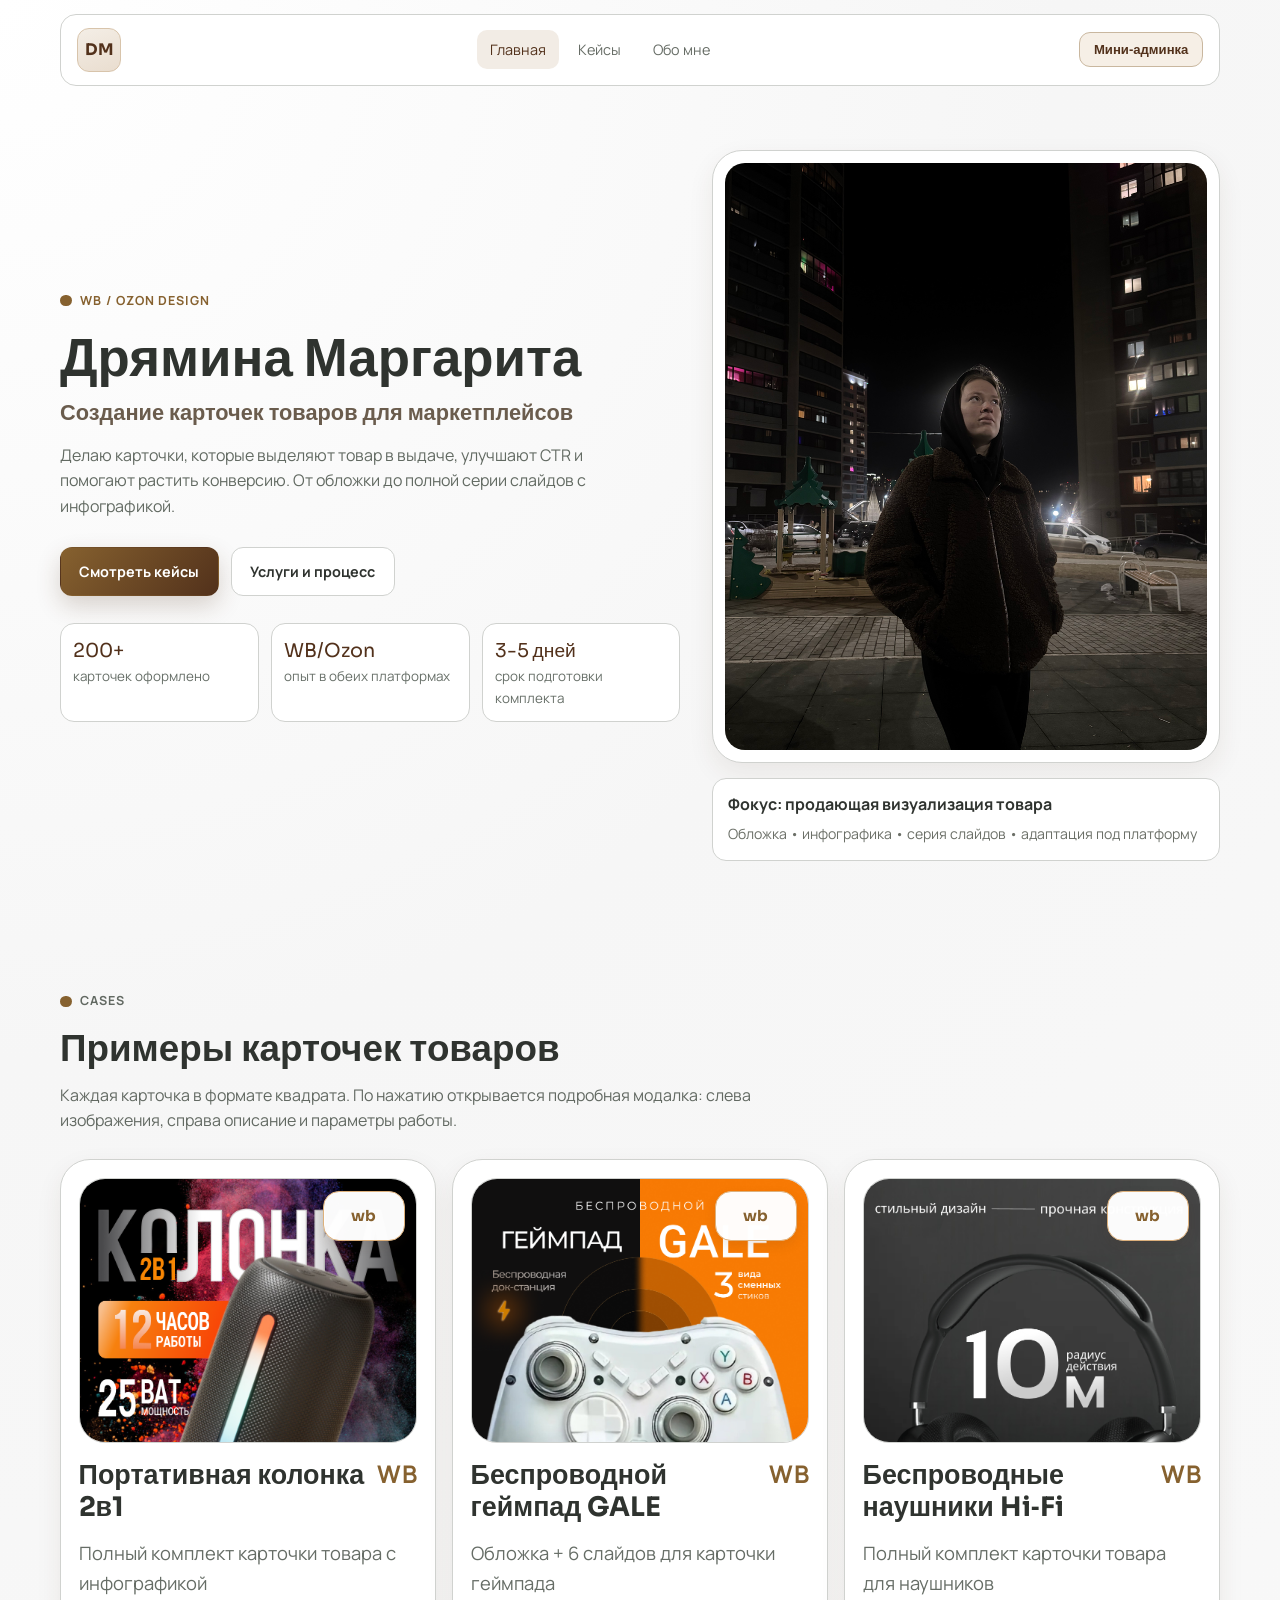
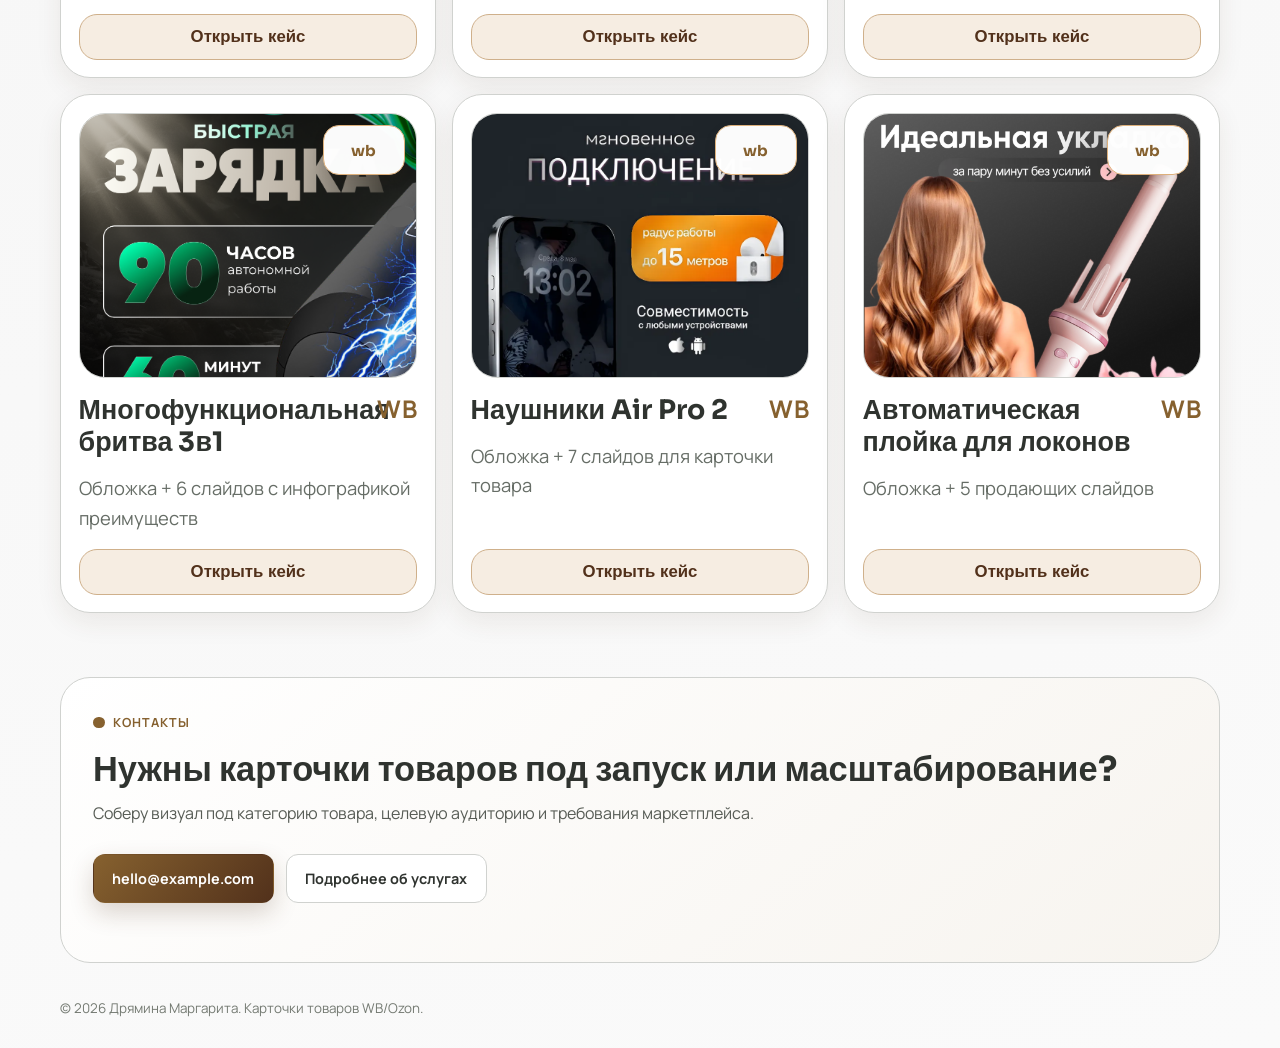
==== commit b7794ef3: "Bust stylesheet cache for smaller WB badge" ====
--- a/index.html
+++ b/index.html
@@ -14,7 +14,7 @@
       href="https://fonts.googleapis.com/css2?family=Manrope:wght@400;500;600;700&family=Sora:wght@400;600;700;800&display=swap"
       rel="stylesheet"
     />
-    <link rel="stylesheet" href="./styles.css?v=20260425-011604" />
+    <link rel="stylesheet" href="./styles.css?v=20260425-013245" />
   </head>
   <body class="page-home">
     <header class="site-header">
--- a/styles.css
+++ b/styles.css
@@ -404,20 +404,20 @@
 .project-cover::after {
   content: "wb";
   position: absolute;
-  top: 0.78rem;
-  right: 0.78rem;
+  top: 0.72rem;
+  right: 0.72rem;
   z-index: 2;
-  min-width: clamp(3.2rem, 9vw, 4.2rem);
-  min-height: clamp(1.9rem, 4.5vw, 2.4rem);
-  padding: 0.28rem 0.55rem;
+  width: 5rem;
+  height: 3rem;
+  padding: 0;
   border: 1.5px solid #ddb07b;
-  border-radius: 0.7rem;
+  border-radius: 1rem;
   background: rgba(255, 255, 255, 0.98);
-  box-shadow: 0 6px 14px rgba(82, 49, 27, 0.12);
+  box-shadow: 0 5px 12px rgba(82, 49, 27, 0.1);
   display: grid;
   place-items: center;
   font-family: "Sora", sans-serif;
-  font-size: clamp(0.78rem, 1.6vw, 1.1rem);
+  font-size: 0.95rem;
   font-weight: 700;
   line-height: 1;
   letter-spacing: 0.01em;
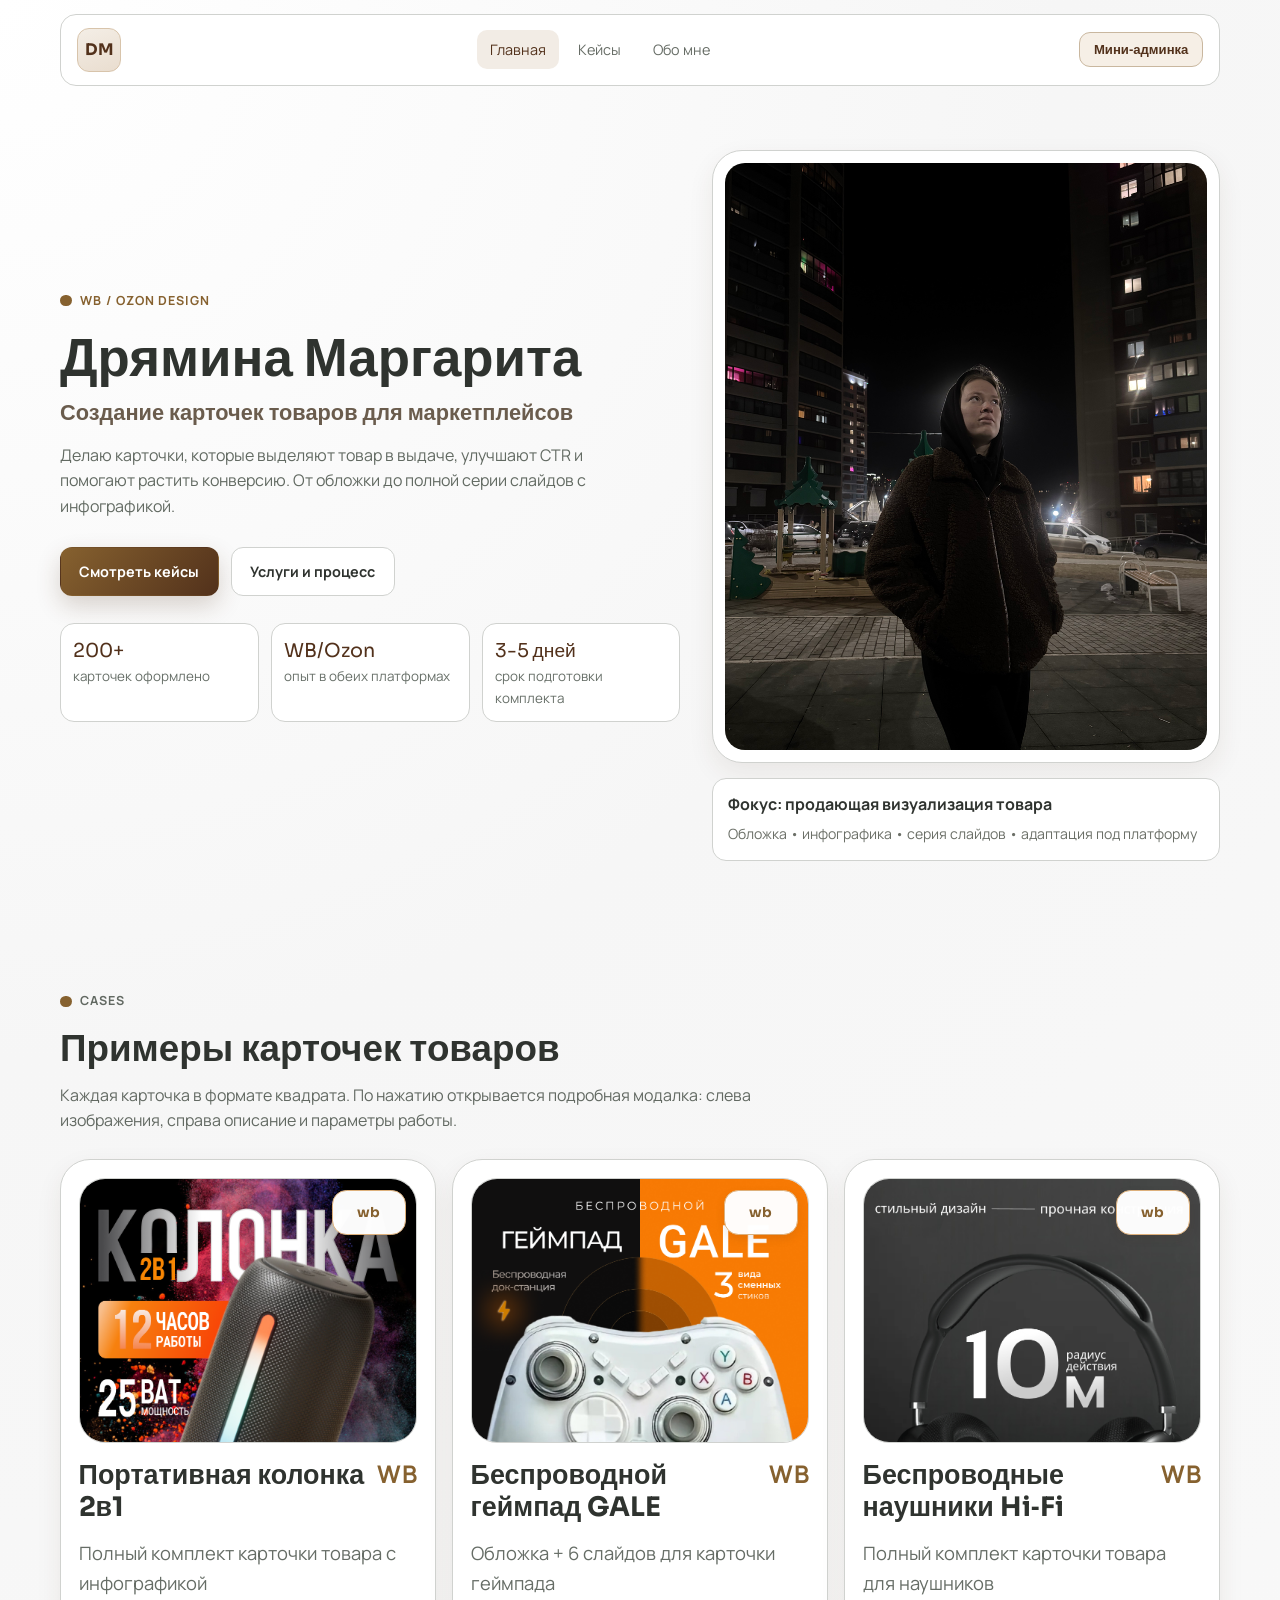
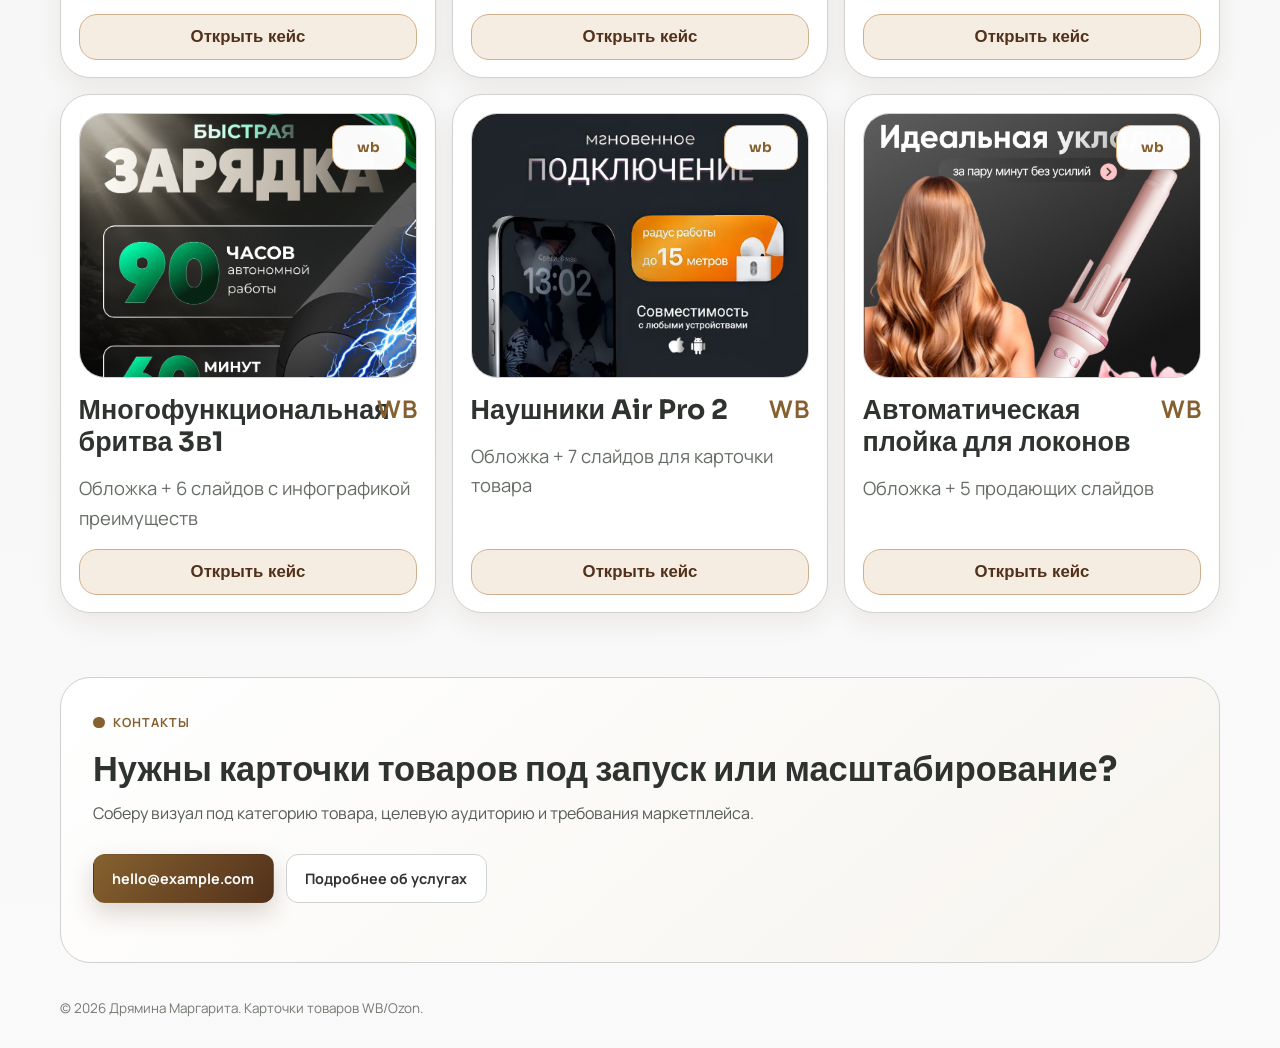
==== commit c98bf696: "Refresh stylesheet cache after badge resize" ====
--- a/index.html
+++ b/index.html
@@ -14,7 +14,7 @@
       href="https://fonts.googleapis.com/css2?family=Manrope:wght@400;500;600;700&family=Sora:wght@400;600;700;800&display=swap"
       rel="stylesheet"
     />
-    <link rel="stylesheet" href="./styles.css?v=20260425-013245" />
+    <link rel="stylesheet" href="./styles.css?v=20260425-013721" />
   </head>
   <body class="page-home">
     <header class="site-header">
--- a/styles.css
+++ b/styles.css
@@ -404,20 +404,20 @@
 .project-cover::after {
   content: "wb";
   position: absolute;
-  top: 0.72rem;
-  right: 0.72rem;
+  top: 0.68rem;
+  right: 0.68rem;
   z-index: 2;
-  width: 5rem;
-  height: 3rem;
+  width: 4.5rem;
+  height: 2.7rem;
   padding: 0;
   border: 1.5px solid #ddb07b;
-  border-radius: 1rem;
+  border-radius: 0.9rem;
   background: rgba(255, 255, 255, 0.98);
-  box-shadow: 0 5px 12px rgba(82, 49, 27, 0.1);
+  box-shadow: 0 4px 10px rgba(82, 49, 27, 0.1);
   display: grid;
   place-items: center;
   font-family: "Sora", sans-serif;
-  font-size: 0.95rem;
+  font-size: 0.86rem;
   font-weight: 700;
   line-height: 1;
   letter-spacing: 0.01em;
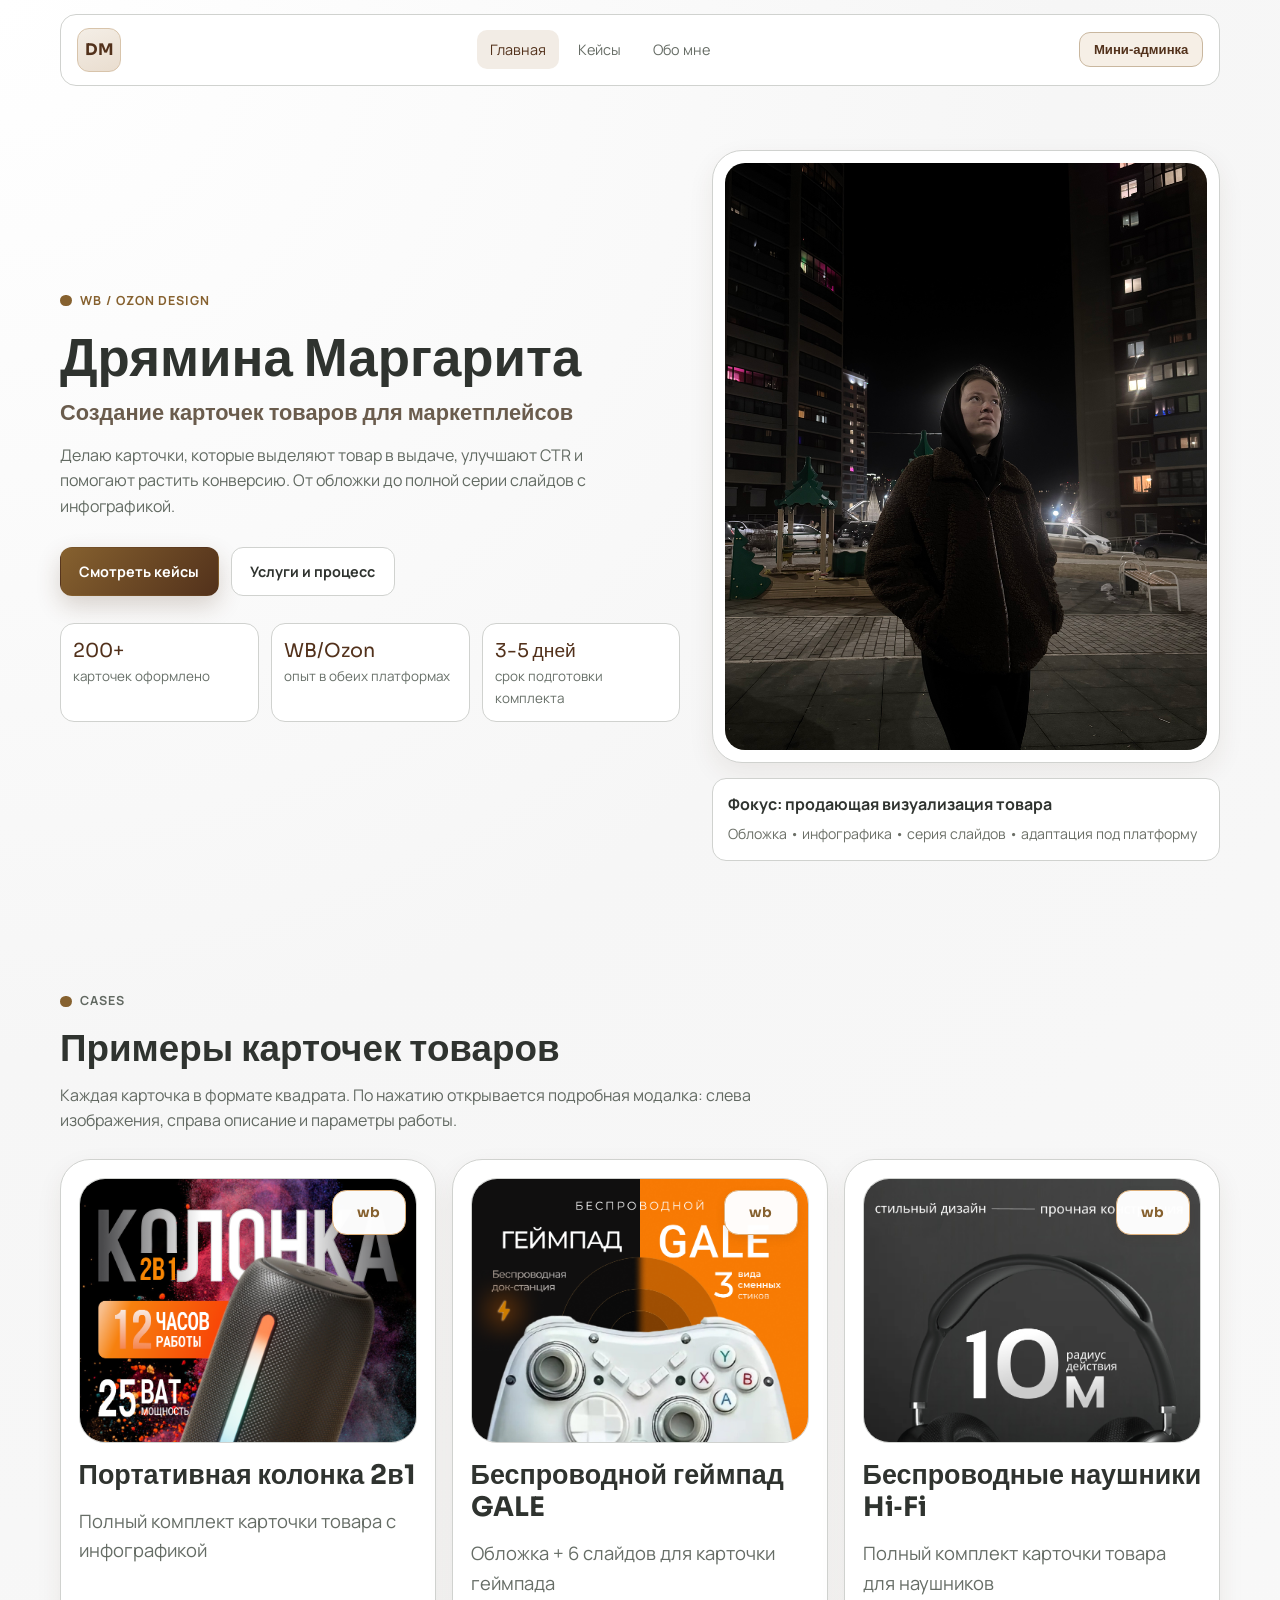
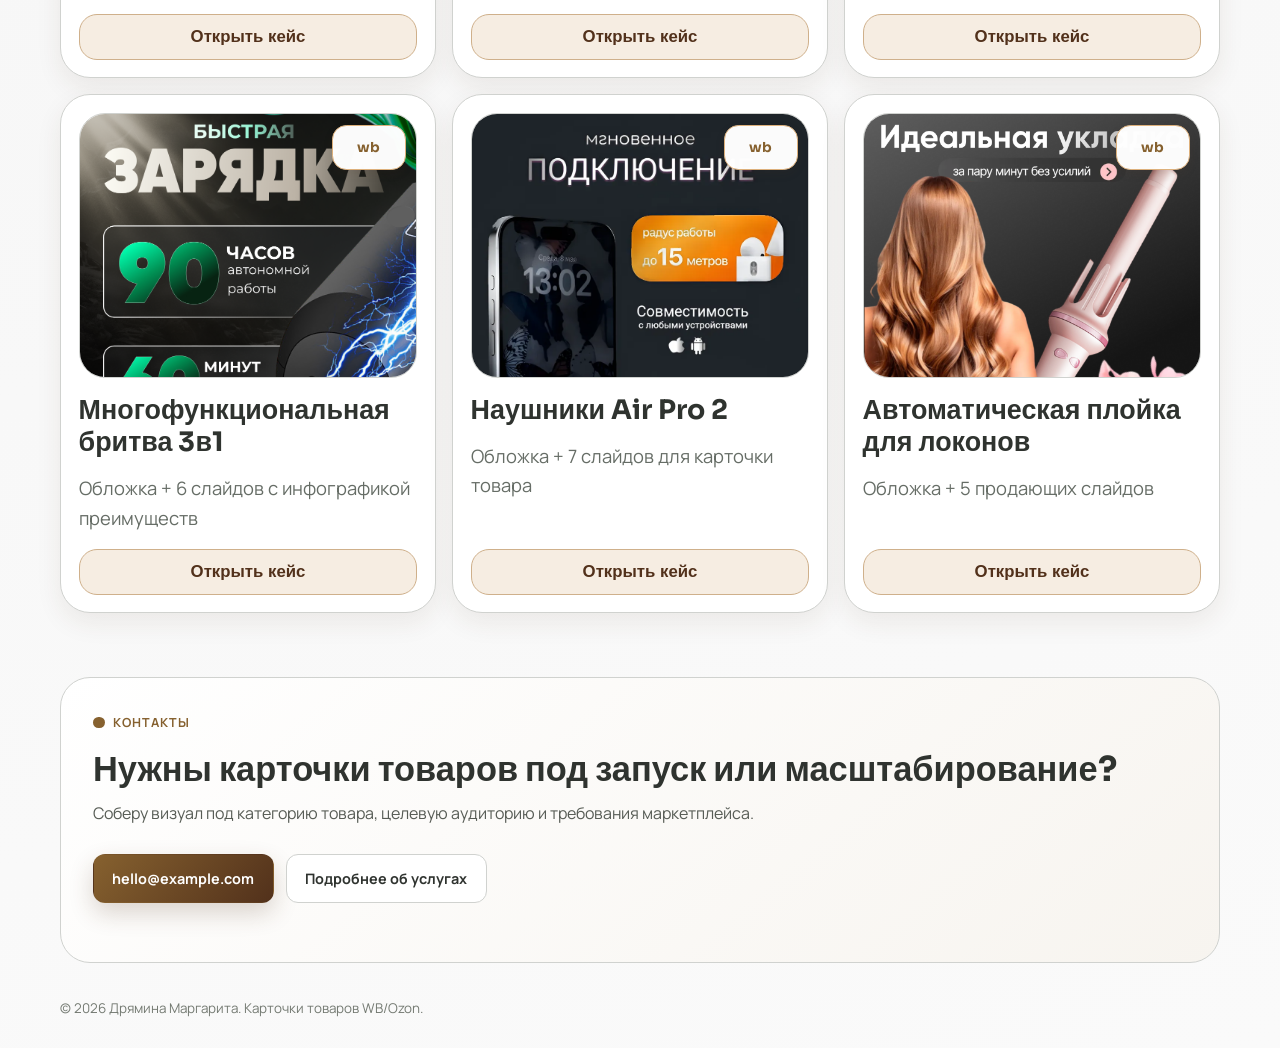
==== commit bb905c4a: "Refresh stylesheet cache after hiding platform text" ====
--- a/index.html
+++ b/index.html
@@ -14,7 +14,7 @@
       href="https://fonts.googleapis.com/css2?family=Manrope:wght@400;500;600;700&family=Sora:wght@400;600;700;800&display=swap"
       rel="stylesheet"
     />
-    <link rel="stylesheet" href="./styles.css?v=20260425-013721" />
+    <link rel="stylesheet" href="./styles.css?v=20260425-014942" />
   </head>
   <body class="page-home">
     <header class="site-header">
--- a/styles.css
+++ b/styles.css
@@ -357,16 +357,17 @@
 }
 
 .project-card header {
-  display: grid;
-  grid-template-columns: minmax(0, 1fr) auto;
-  align-items: start;
-  gap: 0.7rem;
+  display: block;
 }
 
 .project-card h3 {
   font-size: clamp(1.45rem, 2.1vw, 2rem);
   color: var(--text-strong);
   min-width: 0;
+}
+
+.project-card .project-platform {
+  display: none;
 }
 
 .project-platform {
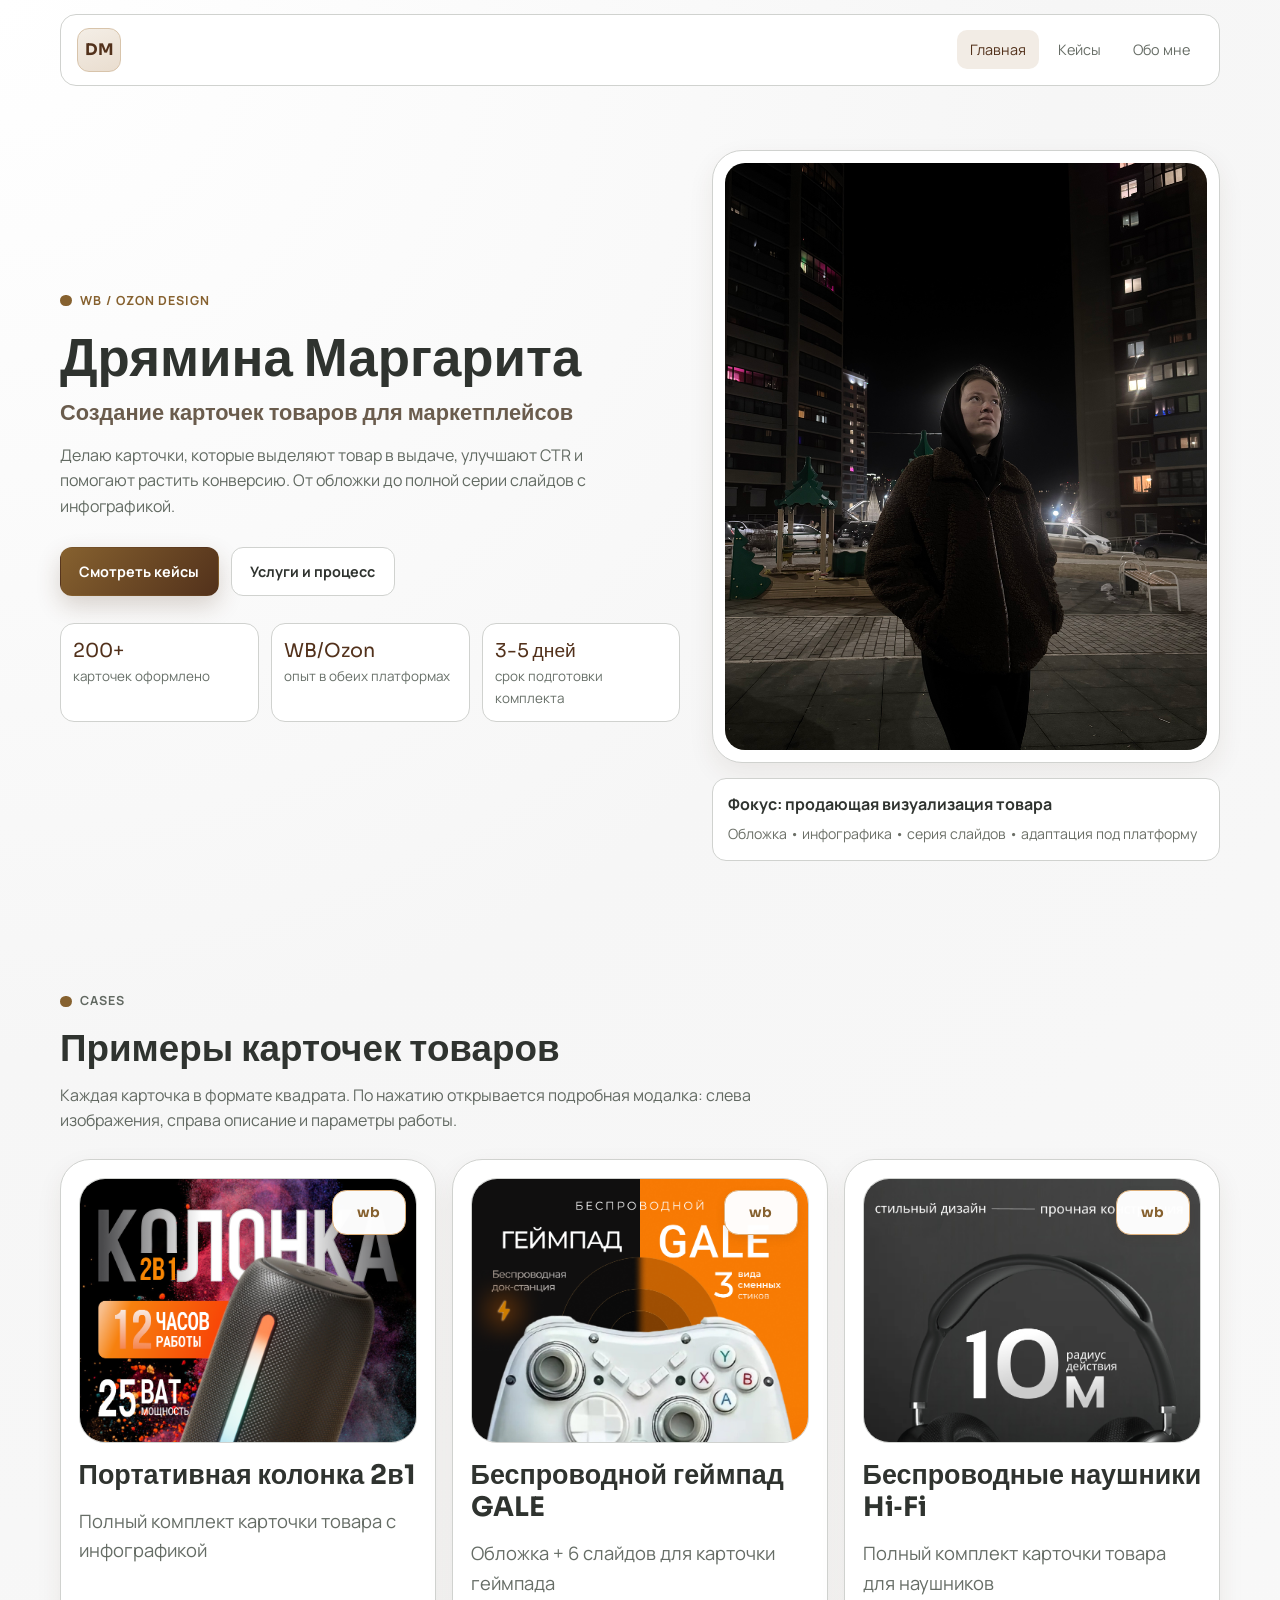
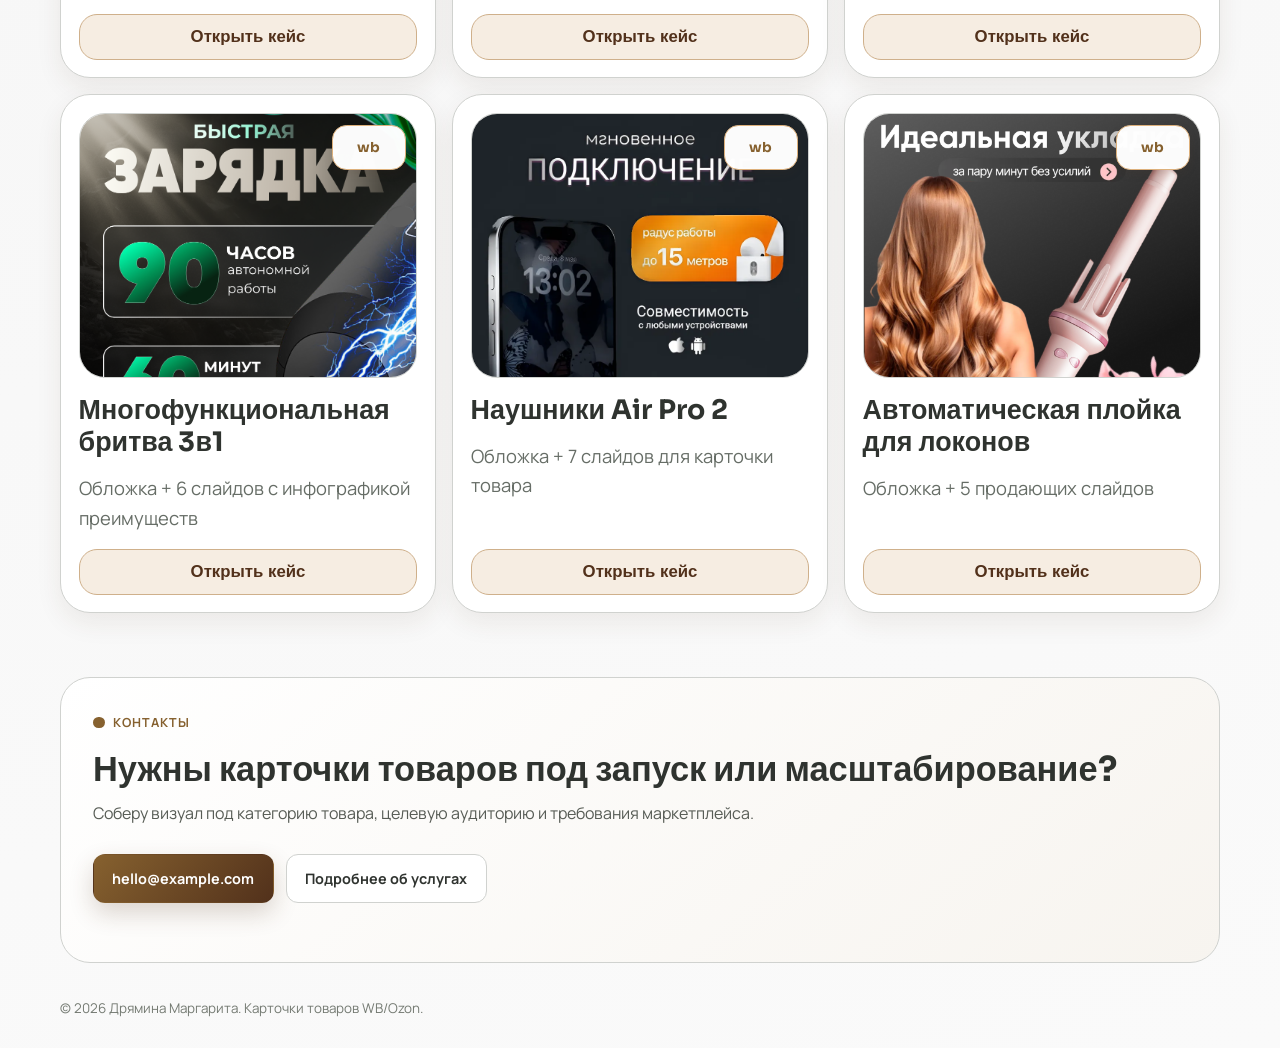
==== commit 0ff6489f: "Remove admin drawer markup" ====
--- a/index.html
+++ b/index.html
@@ -14,7 +14,7 @@
       href="https://fonts.googleapis.com/css2?family=Manrope:wght@400;500;600;700&family=Sora:wght@400;600;700;800&display=swap"
       rel="stylesheet"
     />
-    <link rel="stylesheet" href="./styles.css?v=20260425-014942" />
+    <link rel="stylesheet" href="./styles.css?v=20260425-015943" />
   </head>
   <body class="page-home">
     <header class="site-header">
@@ -28,7 +28,6 @@
         <a href="#projects" data-nav="projects">Кейсы</a>
         <a href="./about.html" data-nav="about">Обо мне</a>
       </nav>
-      <button class="admin-open" type="button" id="admin-open">Мини-админка</button>
     </header>
 
     <main>
@@ -123,76 +122,6 @@
       </div>
     </div>
 
-    <div class="admin-drawer" id="admin-drawer" aria-hidden="true">
-      <div class="admin-overlay" data-admin-close></div>
-      <aside class="admin-panel" role="dialog" aria-modal="true" aria-labelledby="admin-title">
-        <button class="admin-close" type="button" data-admin-close aria-label="Закрыть">✕</button>
-        <h3 id="admin-title">Мини-админка проектов</h3>
-        <p class="admin-hint">Данные сохраняются локально в браузере (`localStorage`).</p>
-
-        <div class="admin-row">
-          <label for="admin-project-select">Проект</label>
-          <select id="admin-project-select"></select>
-        </div>
-
-        <div class="admin-actions-top">
-          <button type="button" class="btn btn-ghost" id="admin-add-project">Новый проект</button>
-          <button type="button" class="btn btn-ghost" id="admin-delete-project">Удалить проект</button>
-        </div>
-
-        <div class="admin-grid">
-          <label>Название <input id="admin-title-input" type="text" /></label>
-          <label>Платформа <input id="admin-platform-input" type="text" placeholder="WB / OZON" /></label>
-          <label>Короткий подзаголовок <input id="admin-short-input" type="text" /></label>
-          <label>Тип инфографики
-            <select id="admin-chart-input">
-              <option value="ring">Ring</option>
-              <option value="bars">Bars</option>
-              <option value="donut">Donut</option>
-              <option value="line">Line</option>
-              <option value="grid">Grid</option>
-              <option value="wave">Wave</option>
-            </select>
-          </label>
-        </div>
-
-        <label class="admin-block">Описание
-          <textarea id="admin-description-input" rows="4"></textarea>
-        </label>
-
-        <div class="admin-grid metric-edit">
-          <label>Метрика 1 (название) <input id="admin-metric1-label" type="text" /></label>
-          <label>Метрика 1 (значение) <input id="admin-metric1-value" type="text" /></label>
-          <label>Метрика 2 (название) <input id="admin-metric2-label" type="text" /></label>
-          <label>Метрика 2 (значение) <input id="admin-metric2-value" type="text" /></label>
-        </div>
-
-        <label class="admin-block">Параметры (каждая строка: Заголовок|Значение)
-          <textarea id="admin-meta-input" rows="4"></textarea>
-        </label>
-
-        <div class="admin-images-controls">
-          <label>Добавить картинку по URL
-            <div class="admin-inline">
-              <input id="admin-image-url" type="url" placeholder="https://..." />
-              <button type="button" class="btn btn-ghost" id="admin-add-url">Добавить</button>
-            </div>
-          </label>
-
-          <label>Загрузить изображения
-            <input id="admin-image-files" type="file" accept="image/*" multiple />
-          </label>
-        </div>
-
-        <div class="admin-images-list" id="admin-images-list"></div>
-
-        <div class="admin-footer-actions">
-          <button type="button" class="btn btn-primary" id="admin-save">Сохранить</button>
-          <button type="button" class="btn btn-ghost" id="admin-reset">Сбросить к дефолту</button>
-        </div>
-      </aside>
-    </div>
-
-    <script src="./script.js"></script>
+    <script src="./script.js?v=20260425-015943"></script>
   </body>
 </html>
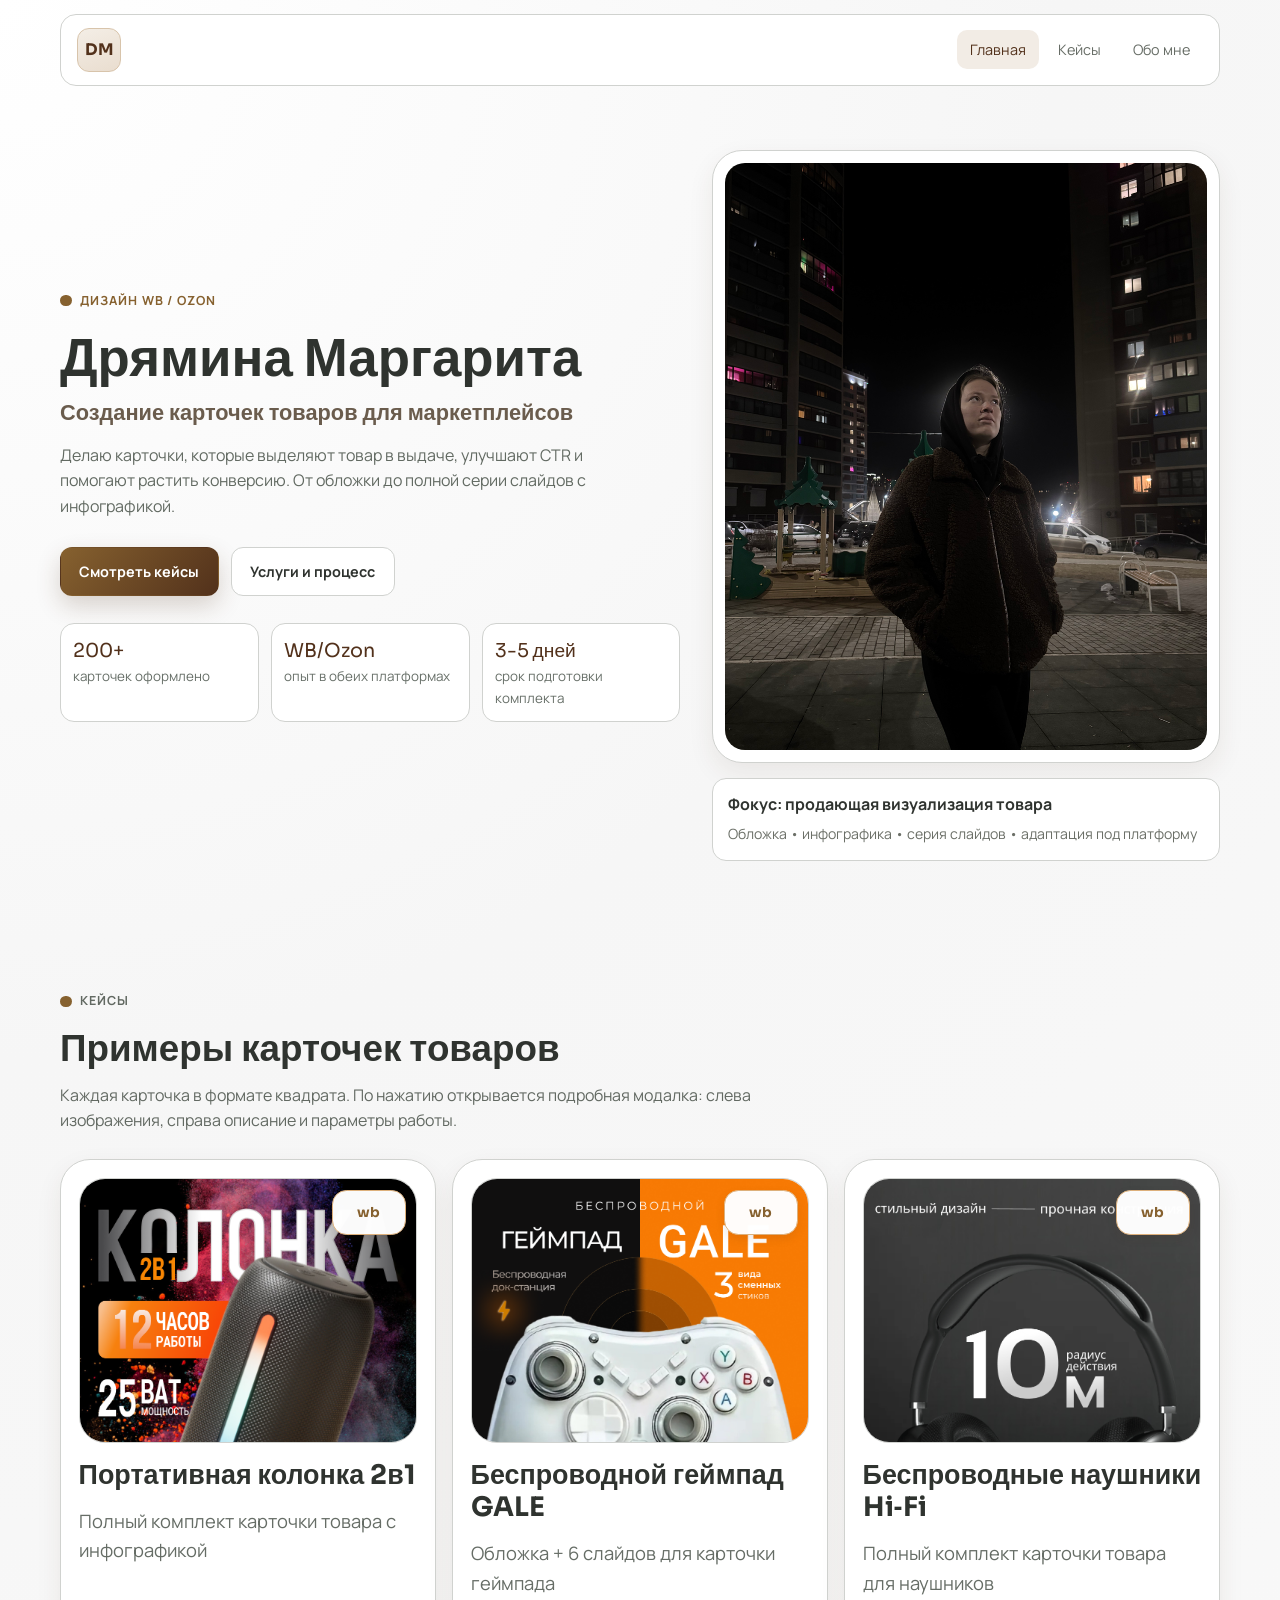
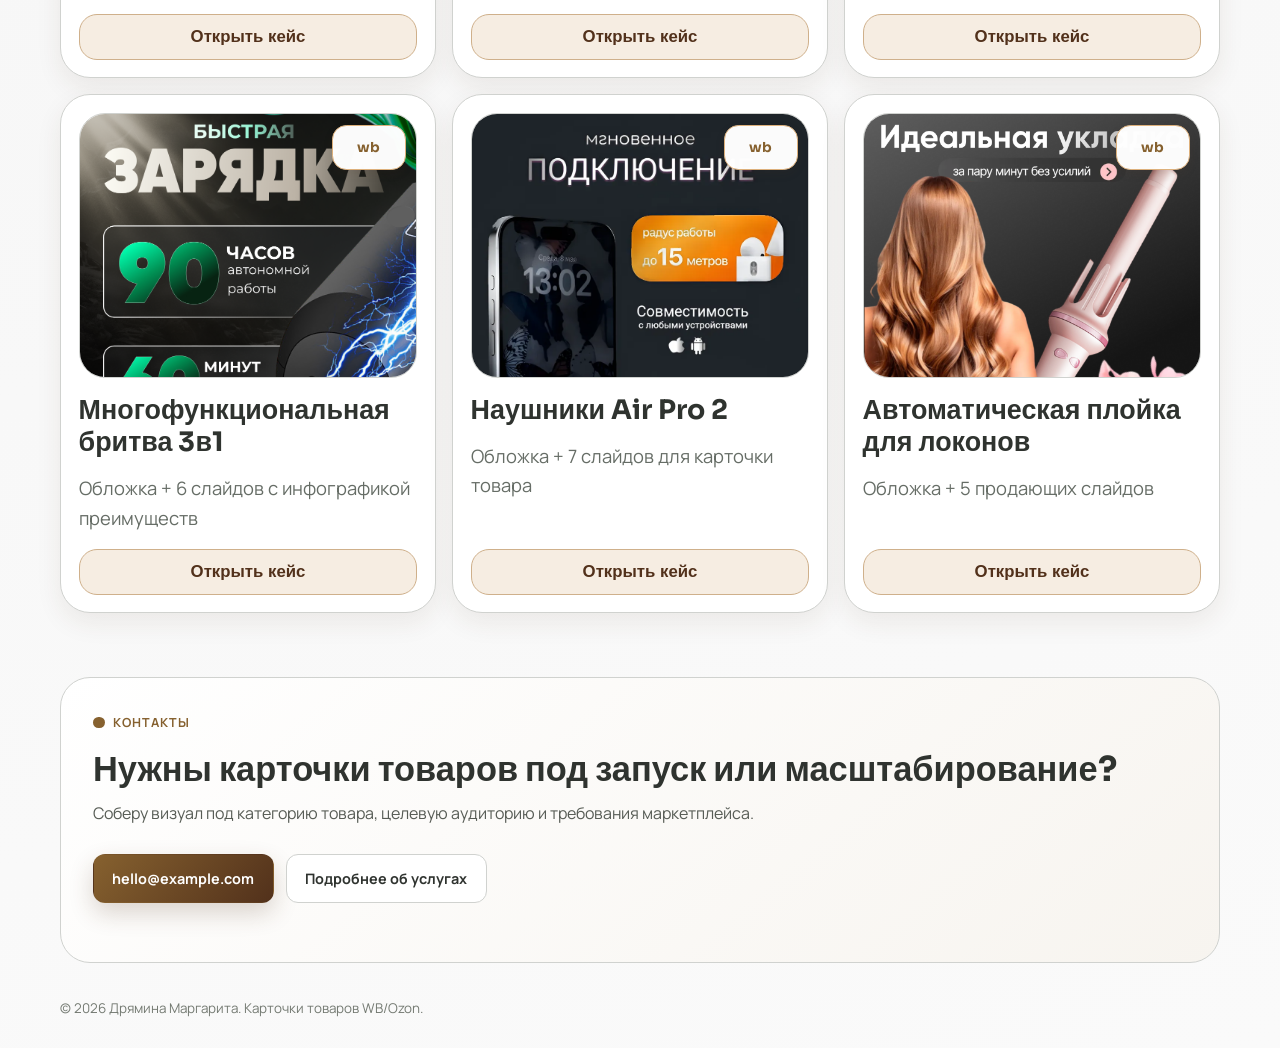
==== commit b0ba0905: "Translate visible labels to Russian" ====
--- a/index.html
+++ b/index.html
@@ -33,7 +33,7 @@
     <main>
       <section class="hero section">
         <div class="hero-copy reveal">
-          <p class="eyebrow">WB / OZON DESIGN</p>
+          <p class="eyebrow">ДИЗАЙН WB / OZON</p>
           <h1>Дрямина Маргарита</h1>
           <h2>Создание карточек товаров для маркетплейсов</h2>
           <p class="hero-description">
@@ -73,7 +73,7 @@
 
       <section id="projects" class="section projects-section">
         <div class="section-head reveal">
-          <p class="eyebrow">Cases</p>
+          <p class="eyebrow">Кейсы</p>
           <h2>Примеры карточек товаров</h2>
           <p>
             Каждая карточка в формате квадрата. По нажатию открывается подробная модалка: слева
--- a/styles.css
+++ b/styles.css
@@ -31,8 +31,7 @@
   line-height: 1.6;
 }
 
-body.modal-open,
-body.admin-open {
+body.modal-open {
   overflow: hidden;
 }
 
@@ -175,17 +174,6 @@
 
 .site-header[data-open="true"] .nav-toggle span:last-child {
   transform: translateY(-4px) rotate(-45deg);
-}
-
-.admin-open {
-  border: 1px solid #c9b79f;
-  background: #f6efe6;
-  color: var(--accent-dark);
-  border-radius: 11px;
-  padding: 0.58rem 0.85rem;
-  font-weight: 700;
-  font-size: 0.82rem;
-  cursor: pointer;
 }
 
 .hero,
@@ -544,8 +532,7 @@
   padding: 1.2rem;
 }
 
-.modal-close,
-.admin-close {
+.modal-close {
   position: sticky;
   top: 0;
   float: right;
@@ -676,157 +663,6 @@
 .modal-meta p {
   font-size: 0.86rem;
   color: #575d56;
-}
-
-.admin-drawer {
-  position: fixed;
-  inset: 0;
-  opacity: 0;
-  pointer-events: none;
-  transition: opacity 0.2s ease;
-  z-index: 60;
-}
-
-.admin-drawer.is-open {
-  opacity: 1;
-  pointer-events: auto;
-}
-
-.admin-overlay {
-  position: absolute;
-  inset: 0;
-  background: rgba(30, 26, 21, 0.28);
-}
-
-.admin-panel {
-  position: absolute;
-  top: 0;
-  right: 0;
-  width: min(560px, 100%);
-  height: 100%;
-  overflow: auto;
-  background: #fff;
-  border-left: 1px solid #ccb89d;
-  box-shadow: -16px 0 34px rgba(82, 49, 27, 0.18);
-  padding: 1rem;
-}
-
-.admin-panel h3 {
-  margin-top: 0.1rem;
-  margin-bottom: 0.35rem;
-  font-size: 1.25rem;
-}
-
-.admin-hint {
-  font-size: 0.83rem;
-  color: #6b7169;
-  margin-bottom: 1rem;
-}
-
-.admin-row,
-.admin-grid label,
-.admin-block,
-.admin-images-controls label {
-  display: grid;
-  gap: 0.35rem;
-  font-size: 0.84rem;
-  font-weight: 600;
-  color: #555c55;
-}
-
-.admin-row {
-  margin-bottom: 0.9rem;
-}
-
-.admin-grid {
-  display: grid;
-  grid-template-columns: repeat(2, minmax(0, 1fr));
-  gap: 0.7rem;
-  margin-bottom: 0.8rem;
-}
-
-.metric-edit {
-  margin-top: 0.8rem;
-}
-
-.admin-actions-top {
-  display: flex;
-  gap: 0.6rem;
-  margin-bottom: 0.9rem;
-}
-
-.admin-panel input,
-.admin-panel textarea,
-.admin-panel select {
-  width: 100%;
-  border: 1px solid var(--muted);
-  border-radius: 10px;
-  padding: 0.56rem 0.65rem;
-  font: inherit;
-  color: #3f463f;
-  background: #fff;
-}
-
-.admin-inline {
-  display: grid;
-  grid-template-columns: 1fr auto;
-  gap: 0.5rem;
-}
-
-.admin-images-controls {
-  margin-top: 0.8rem;
-  display: grid;
-  gap: 0.8rem;
-}
-
-.admin-images-list {
-  margin-top: 0.8rem;
-  display: grid;
-  gap: 0.55rem;
-}
-
-.admin-image-item {
-  display: grid;
-  grid-template-columns: 62px 1fr auto;
-  align-items: center;
-  gap: 0.6rem;
-  border: 1px solid var(--muted);
-  border-radius: 12px;
-  background: var(--surface-soft);
-  padding: 0.45rem;
-}
-
-.admin-image-item img {
-  width: 62px;
-  height: 62px;
-  object-fit: cover;
-  border-radius: 8px;
-  border: 1px solid #c9cbc8;
-  background: #fff;
-}
-
-.admin-image-item code {
-  font-size: 0.72rem;
-  color: #5e655d;
-  word-break: break-all;
-}
-
-.admin-remove-image {
-  border: 1px solid #caa37b;
-  border-radius: 9px;
-  background: #f8efe4;
-  color: var(--accent-dark);
-  padding: 0.35rem 0.6rem;
-  font-size: 0.75rem;
-  font-weight: 700;
-  cursor: pointer;
-}
-
-.admin-footer-actions {
-  margin-top: 1rem;
-  display: flex;
-  gap: 0.6rem;
-  padding-bottom: 0.9rem;
 }
 
 .reveal {
@@ -892,7 +728,6 @@
 
   .hero-stats,
   .skills-grid,
-  .admin-grid,
   .projects-grid {
     grid-template-columns: 1fr;
   }
@@ -912,10 +747,6 @@
 
   .modal-main-image-wrap {
     min-height: 280px;
-  }
-
-  .admin-open {
-    display: none;
   }
 
   .section {
@@ -933,13 +764,6 @@
     padding: 1.25rem;
   }
 
-  .admin-inline {
-    grid-template-columns: 1fr;
-  }
-
-  .admin-footer-actions {
-    flex-direction: column;
-  }
 }
 
 @media (prefers-reduced-motion: reduce) {
